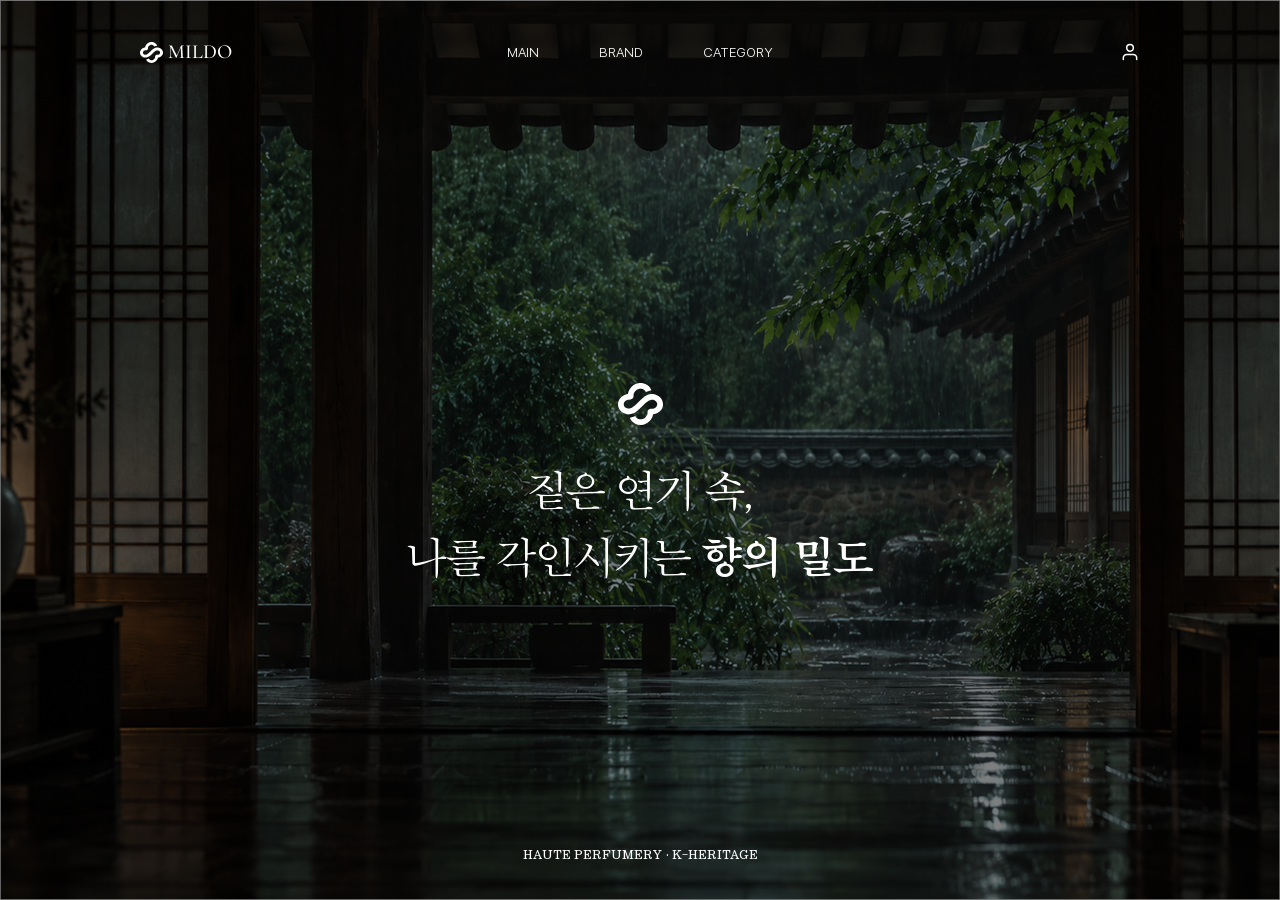
==== 메인페이지/index.html @ 9dab5ada "." ====
<!doctype html>
<html lang="ko">
  <head>
    <meta charset="UTF-8" />
    <meta name="viewport" content="width=device-width, initial-scale=1" />
    <meta name="theme-color" content="#080a09" />
    <title>MILDO | 밀도</title>
    <link rel="icon" href="./assets/logo-mark.svg" type="image/svg+xml" />
    <link rel="preload" href="./assets/hero-background.png" as="image" />
    <link rel="stylesheet" href="./style.css" />
  </head>
  <body>
    <main id="main">
      <section class="hero" aria-labelledby="hero-title">
        <header class="site-header">
          <div class="site-header__inner">
            <a class="site-logo" href="#main" aria-label="MILDO 메인으로 이동">
              <img src="./assets/logo-mark.svg" width="23" height="21" alt="" />
              <span>MILDO</span>
            </a>

            <nav class="site-nav" aria-label="주 메뉴">
              <a href="#main" aria-current="page">MAIN</a>
              <span>BRAND</span>
              <span>CATEGORY</span>
            </nav>

            <span class="site-account" aria-hidden="true">
              <img src="./assets/account-icon.svg" width="20" height="20" alt="" />
            </span>
          </div>
        </header>

        <div class="hero__content">
          <img class="hero__mark" src="./assets/hero-mark.svg" width="45" height="42" alt="" />
          <h1 id="hero-title">
            <span>짙은 연기 속,</span>
            <span>나를 각인시키는 <strong>향의 밀도</strong></span>
          </h1>
        </div>

        <p class="hero__caption">HAUTE PERFUMERY · K-HERITAGE</p>
      </section>
    </main>
  </body>
</html>
---- 메인페이지/style.css ----
@font-face {
  font-family: "Bookk Myungjo";
  src: url("./fonts/bookk-myungjo-light.woff2") format("woff2");
  font-style: normal;
  font-weight: 300;
  font-display: swap;
}

@font-face {
  font-family: "Bookk Myungjo";
  src: url("./fonts/bookk-myungjo-bold.woff2") format("woff2");
  font-style: normal;
  font-weight: 700;
  font-display: swap;
}

@font-face {
  font-family: "Pretendard";
  src: url("./fonts/pretendard-light.woff2") format("woff2");
  font-style: normal;
  font-weight: 300;
  font-display: swap;
}

@font-face {
  font-family: "Cormorant Infant";
  src: url("./fonts/cormorant-infant-medium.woff2") format("woff2");
  font-style: normal;
  font-weight: 500;
  font-display: swap;
}

* { box-sizing: border-box; }

html { scroll-behavior: smooth; }
body { margin: 0; background: #080a09; }

.hero {
  position: relative;
  width: 100%;
  height: min(1080px, max(720px, 100svh));
  overflow: hidden;
  isolation: isolate;
  color: #fff;
  background: #0b0e0c;
}

.hero::before {
  position: absolute;
  z-index: 0;
  inset: 0;
  content: "";
  background-image: linear-gradient(rgba(0, 0, 0, 0.5), rgba(0, 0, 0, 0.5)), url("./assets/hero-background.png");
  background-position: center;
  background-repeat: no-repeat;
  background-size: 100% 100%;
}

.site-header {
  position: relative;
  z-index: 1;
  height: 104px;
  padding-top: 34px;
}

.site-header__inner {
  display: grid;
  grid-template-columns: 1fr auto 1fr;
  align-items: center;
  width: calc(100% - 280px);
  max-width: 1640px;
  height: 36px;
  margin: 0 auto;
}

.site-logo {
  display: inline-flex;
  align-items: center;
  justify-self: start;
  gap: 5px;
  height: 24px;
  color: #fff;
  font: 500 20px / 1 "Cormorant Infant", Georgia, serif;
  text-decoration: none;
}

.site-logo img,
.site-account img,
.hero__mark { display: block; flex: none; }

.site-nav {
  display: flex;
  align-items: center;
  justify-self: center;
  gap: 60px;
  color: #fff;
  font: 300 13.5px / 16px "Pretendard", Arial, sans-serif;
  white-space: nowrap;
}

.site-nav a { color: inherit; text-decoration: none; }
.site-nav a:hover { text-decoration: underline; text-underline-offset: 4px; }
.site-nav a:focus-visible,
.site-logo:focus-visible { outline: 2px solid #fff; outline-offset: 6px; }

.site-account { justify-self: end; width: 20px; height: 20px; }

.hero__content {
  position: absolute;
  z-index: 1;
  top: 42.5%;
  left: 50%;
  width: 470px;
  max-width: calc(100% - 40px);
  transform: translateX(-50%);
  text-align: center;
}

.hero__mark { width: 45px; height: 42px; margin: 0 auto; }

.hero h1 {
  margin: 32px 0 0;
  font: 300 42px / 1.6 "Bookk Myungjo", "Noto Serif KR", serif;
  letter-spacing: 0;
}

.hero h1 span { display: block; white-space: nowrap; }
.hero h1 strong { font-weight: 700; }

.hero__caption {
  position: absolute;
  z-index: 1;
  right: 0;
  bottom: 40px;
  left: 0;
  margin: 0;
  font: 700 12px / 1 "Bookk Myungjo", Georgia, serif;
  text-align: center;
}

@media (max-width: 900px) {
  .site-header__inner { width: calc(100% - 48px); }
  .hero__content { top: 40%; }
}

@media (max-width: 600px) {
  .hero { min-height: 680px; }
  .hero::before { background-size: cover; }
  .site-header { height: 80px; padding-top: 22px; }
  .site-header__inner {
    display: flex;
    justify-content: space-between;
    width: calc(100% - 32px);
  }
  .site-logo { font-size: 18px; }
  .site-nav { gap: 14px; font-size: 11px; }
  .hero h1 { font-size: clamp(25px, 6vw, 36px); }
  .hero__caption { bottom: 28px; font-size: 10px; }
}
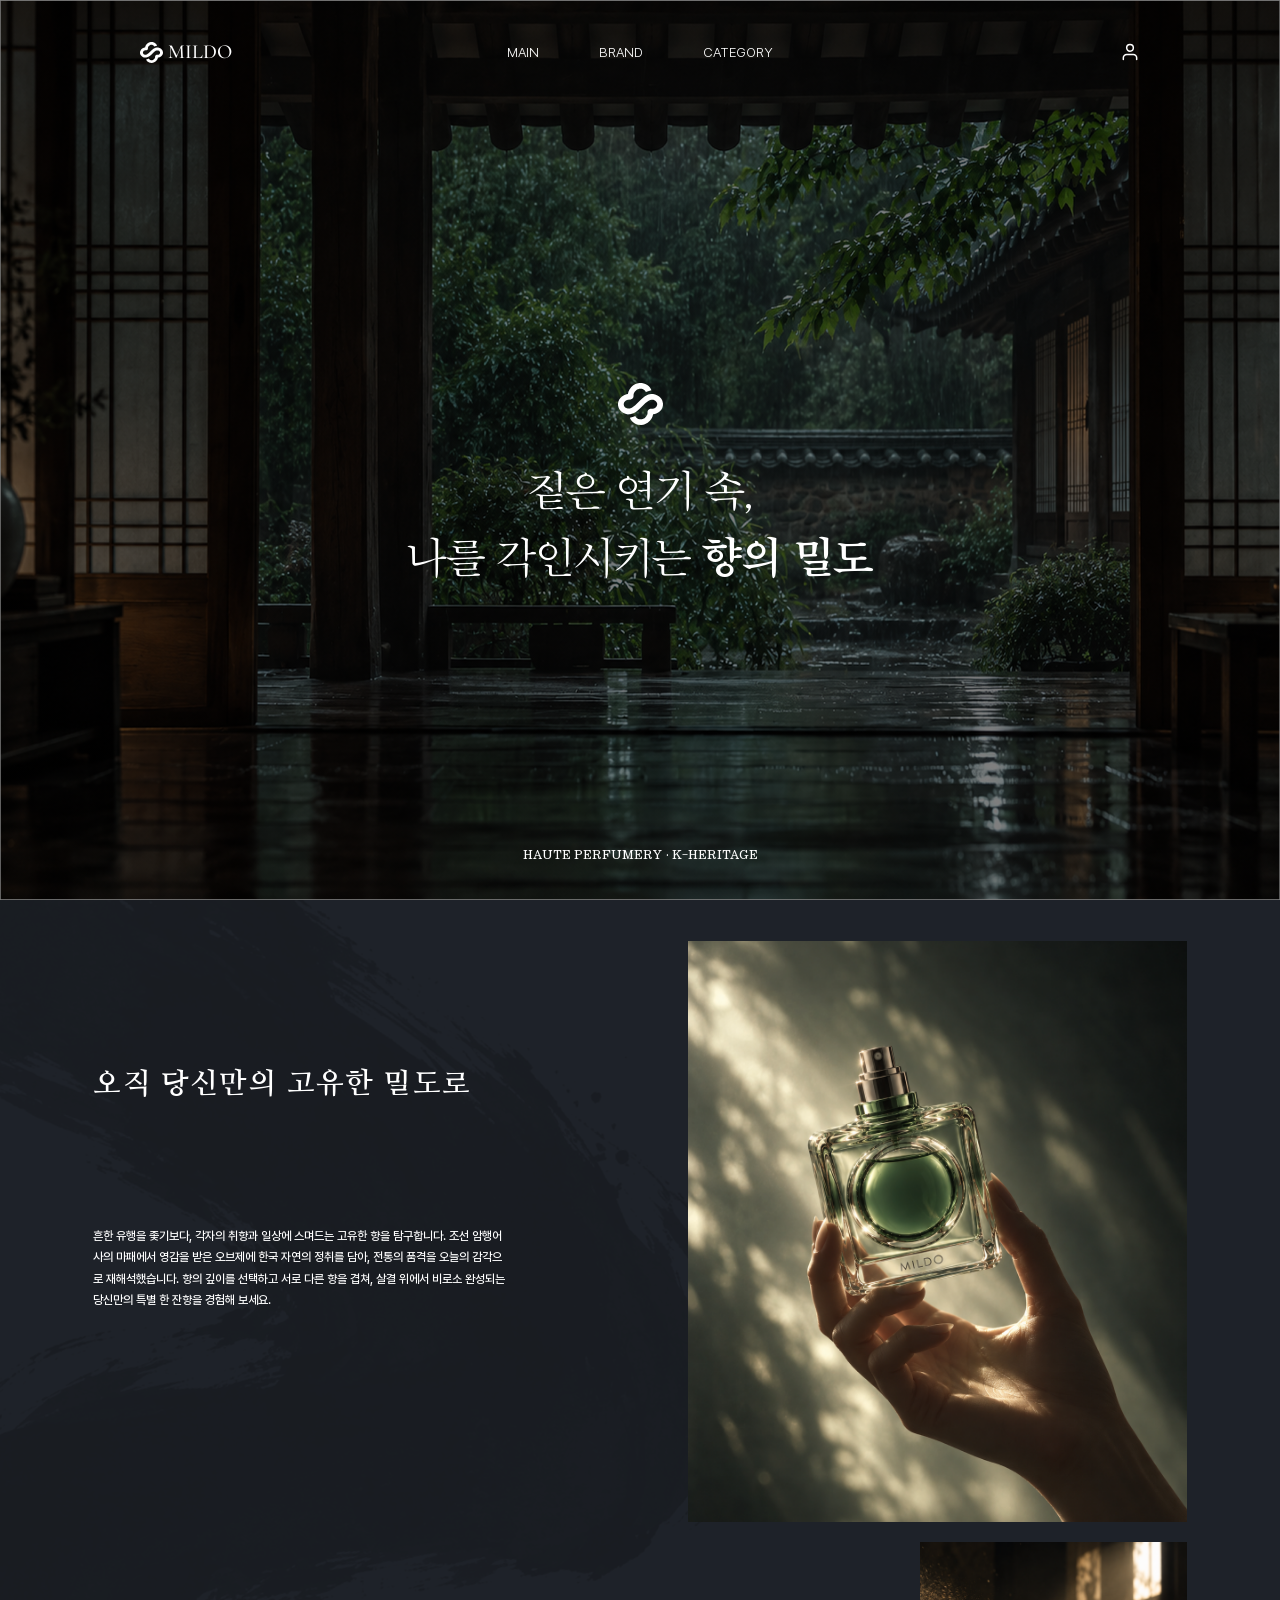
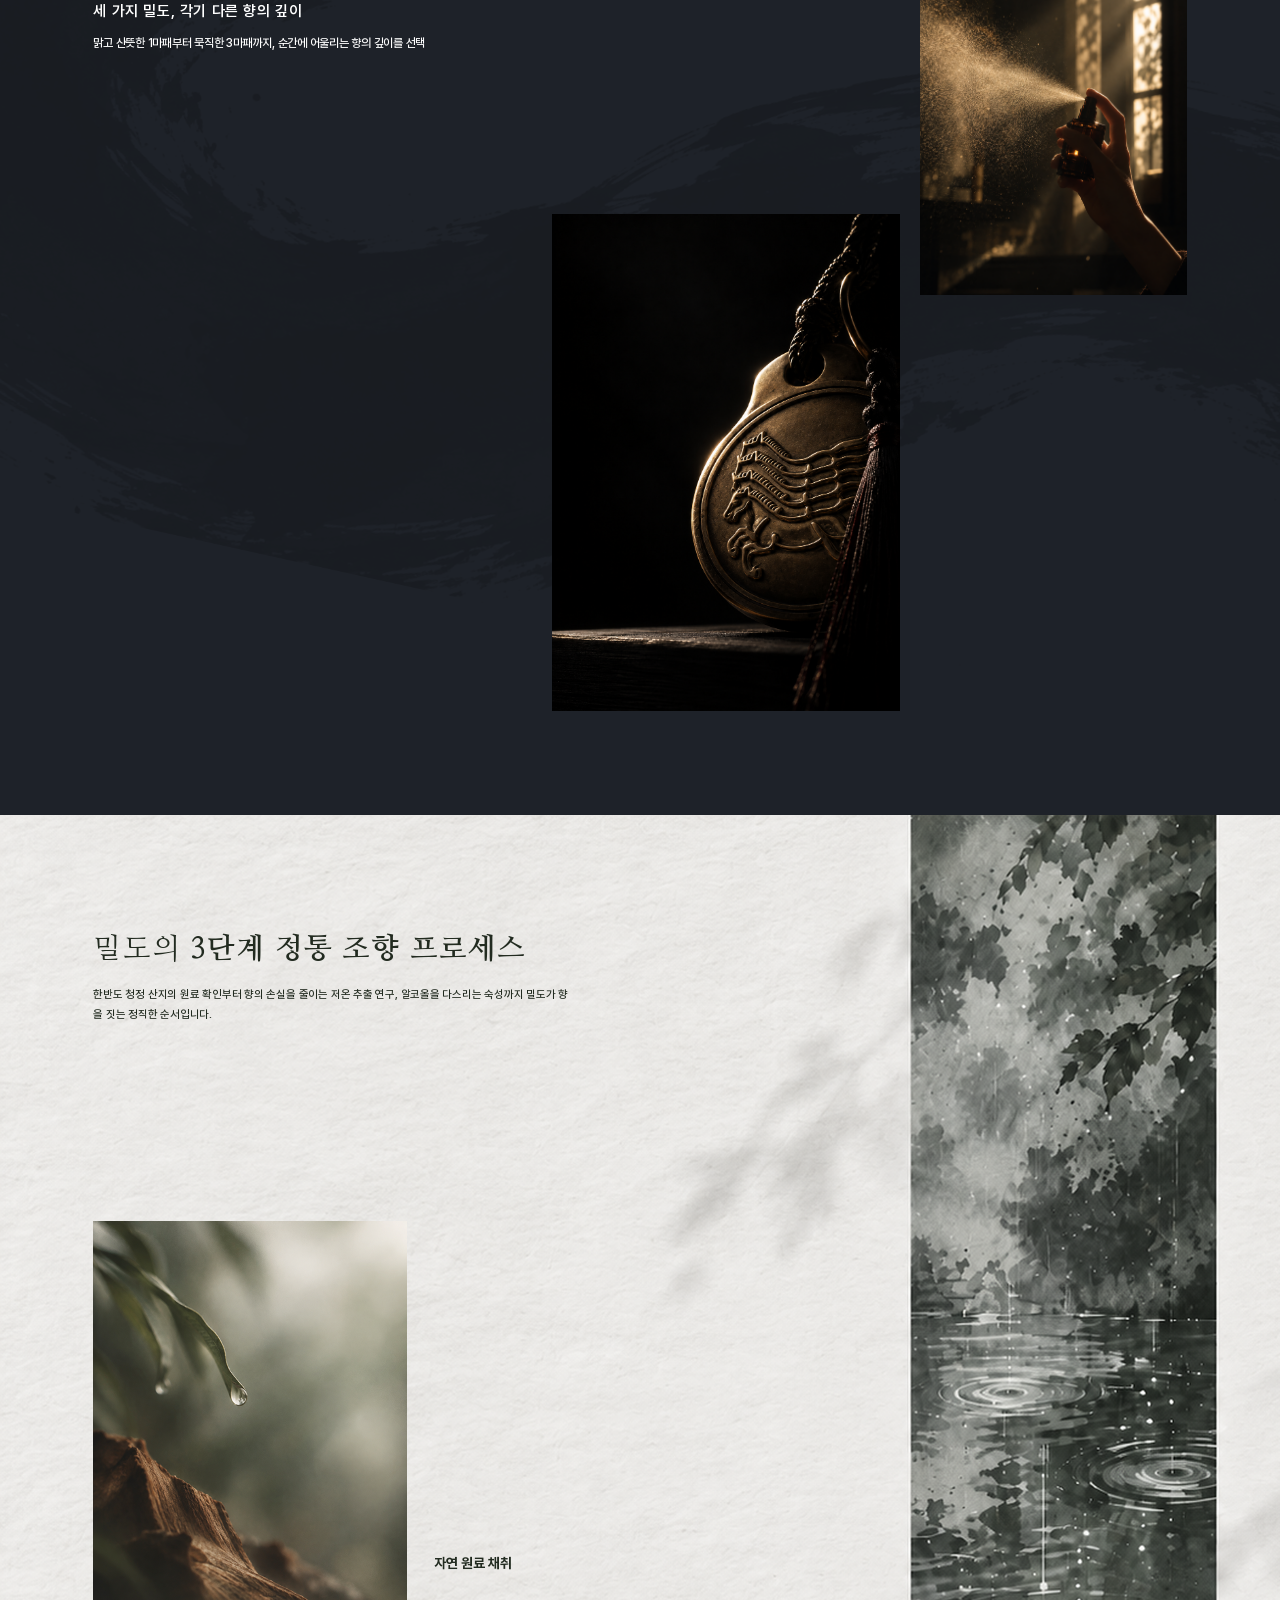
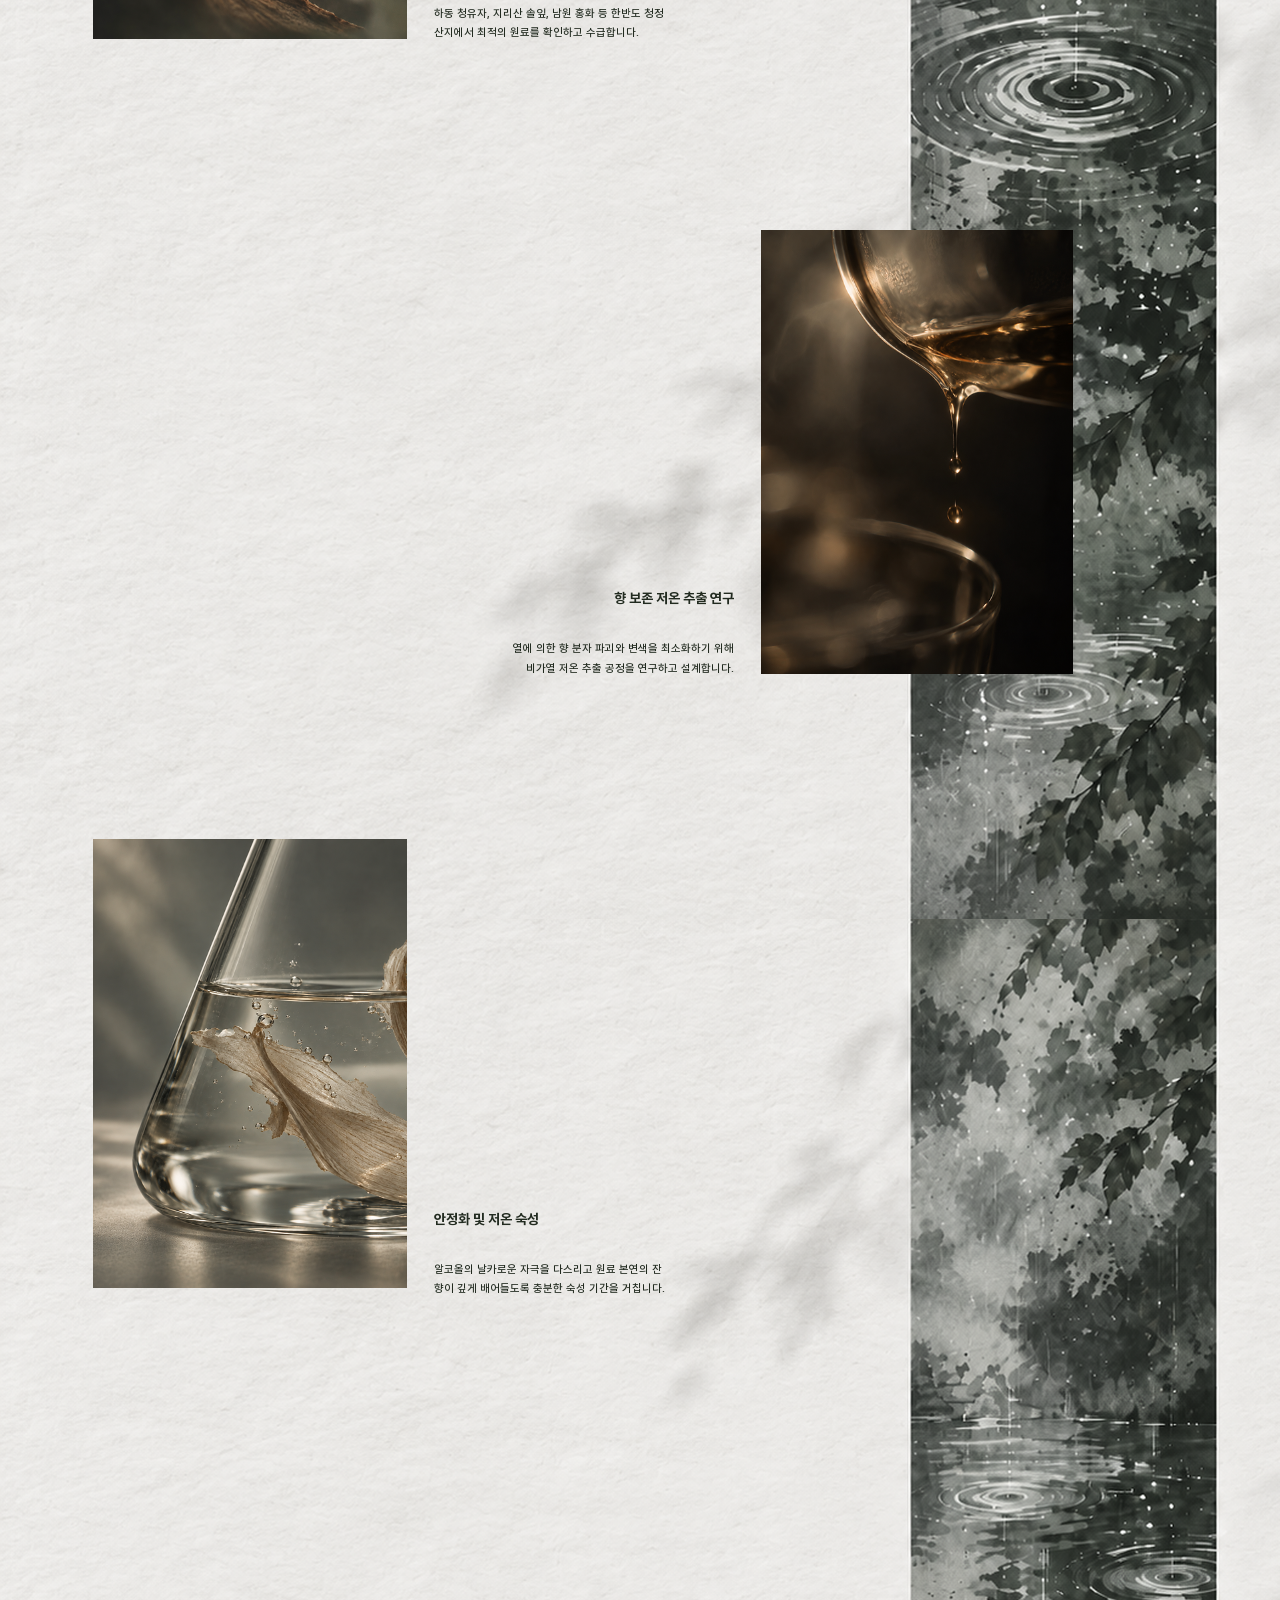
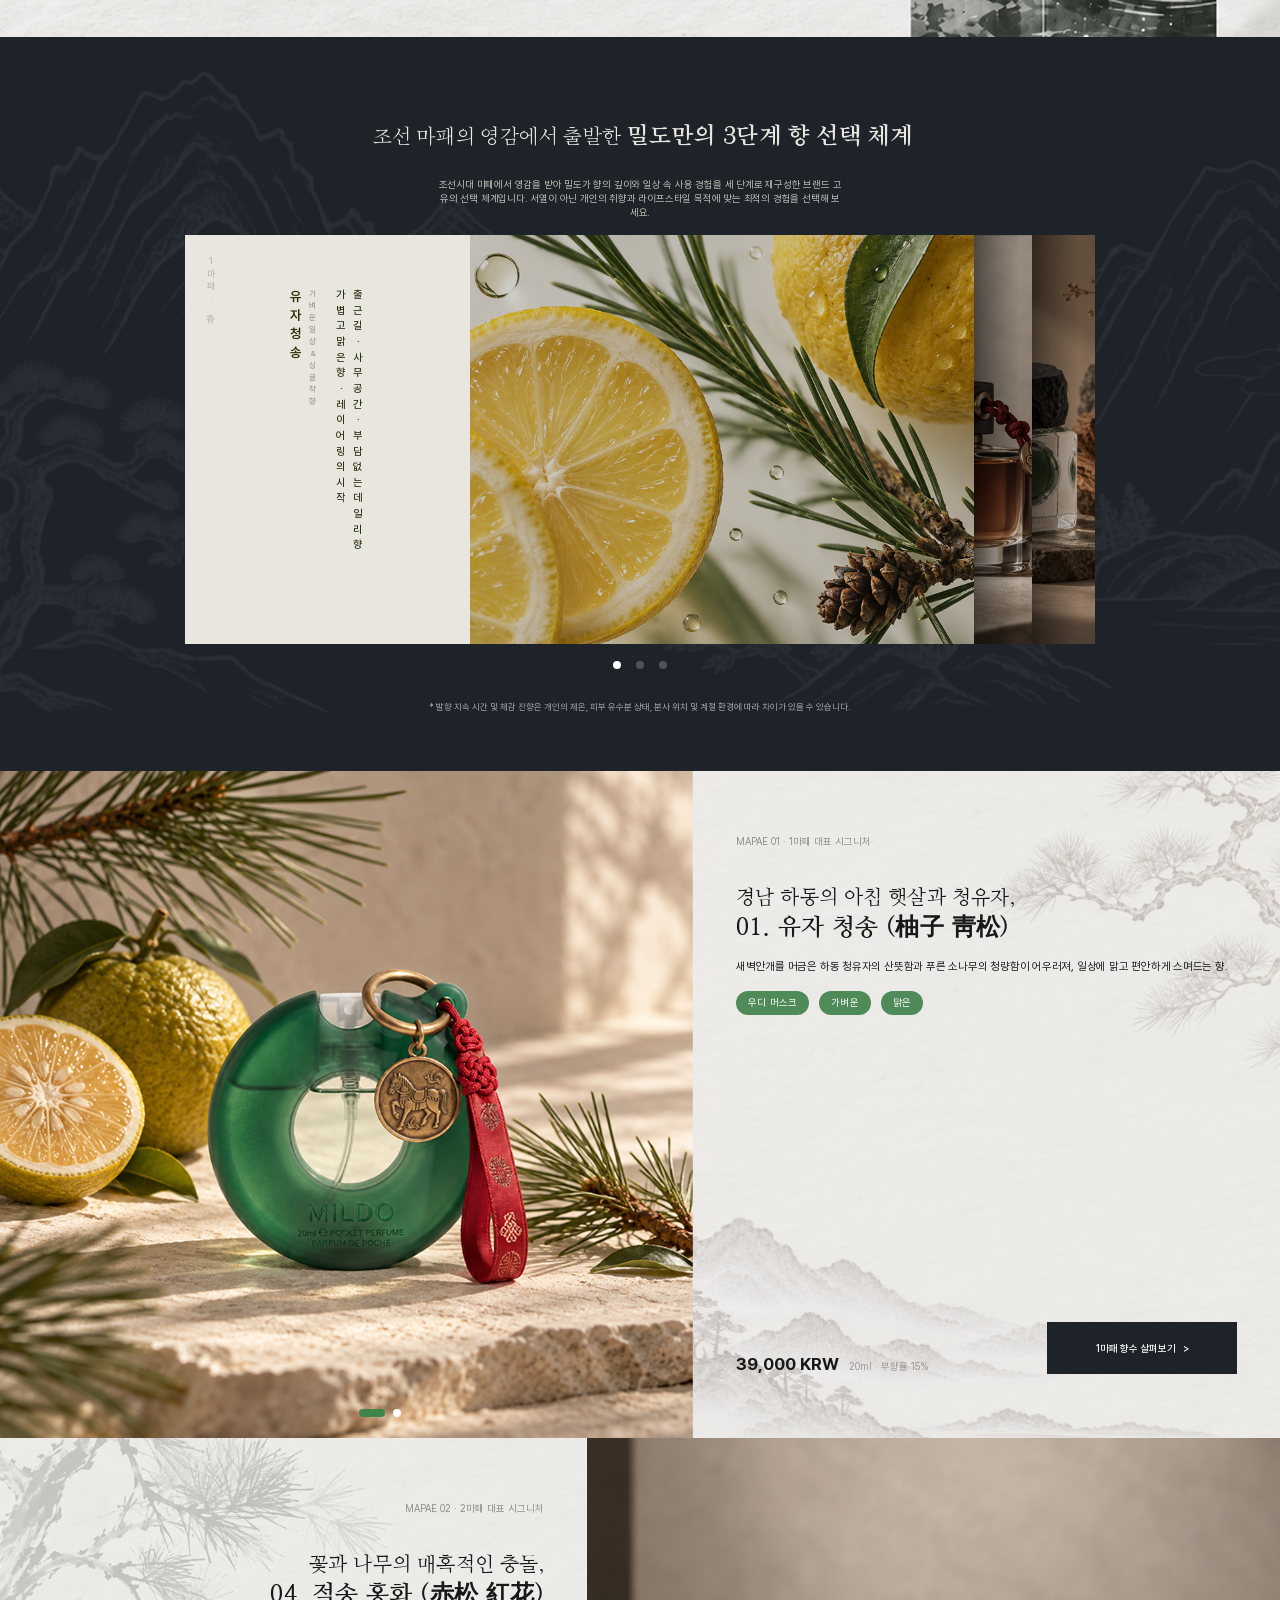
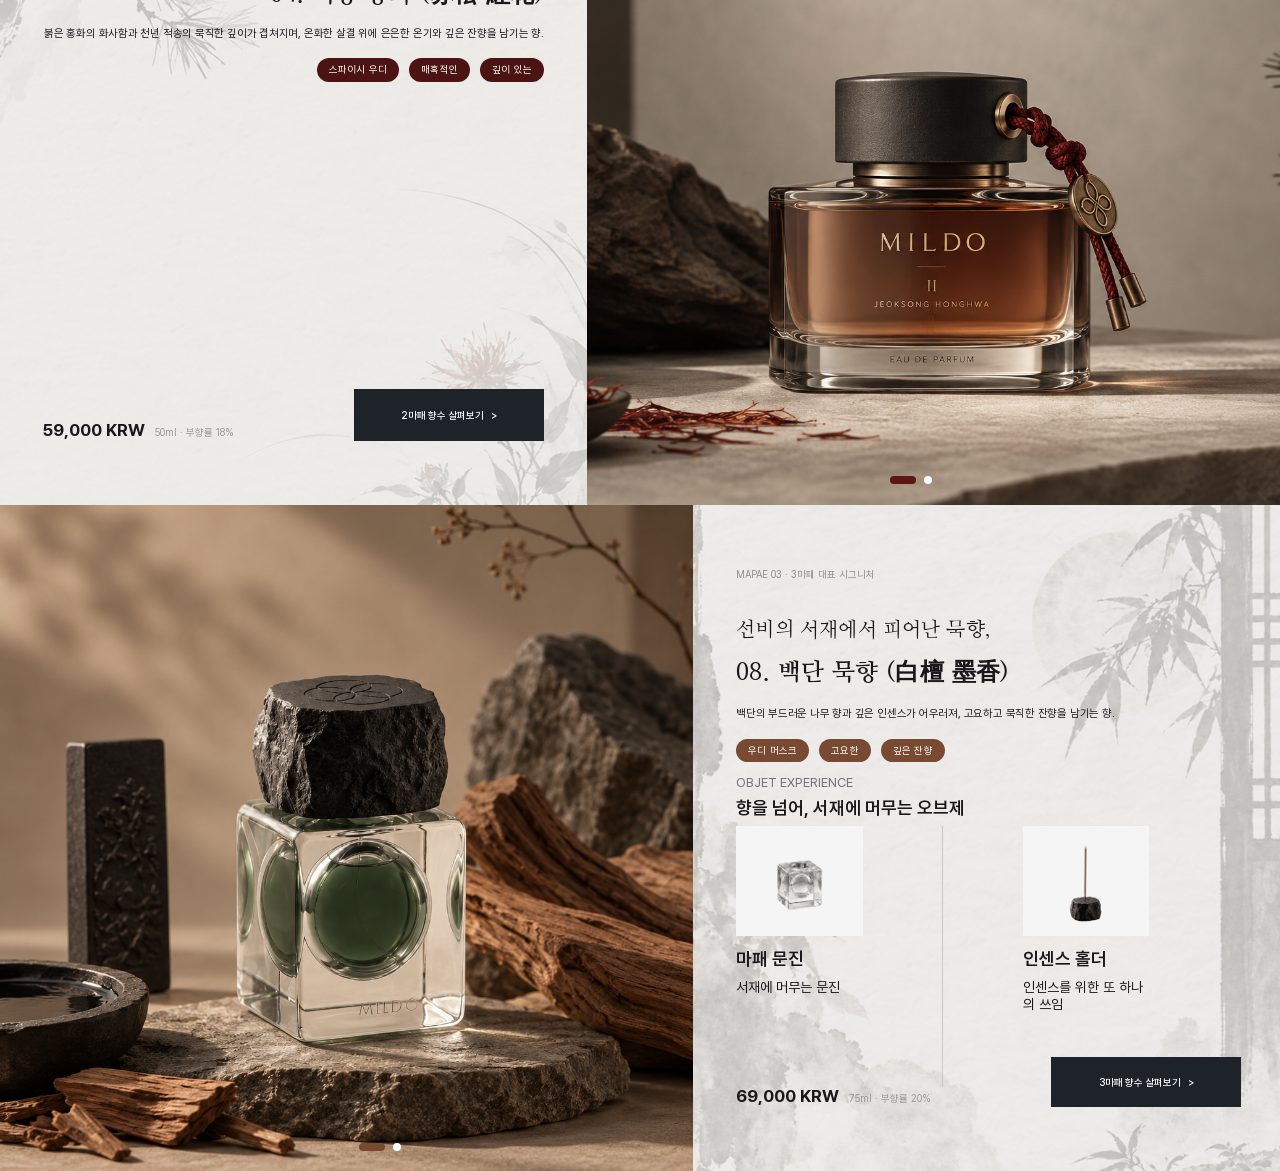
==== commit 44300459: "m" ====
--- a/메인페이지/index.html
+++ b/메인페이지/index.html
@@ -41,6 +41,217 @@
 
         <p class="hero__caption">HAUTE PERFUMERY · K-HERITAGE</p>
       </section>
+
+      <section class="story" aria-labelledby="story-title">
+        <div class="story__canvas">
+          <img class="story__brush" src="./assets/section2-brush.png" alt="" aria-hidden="true" />
+
+          <div class="story__intro">
+            <h2 id="story-title">오직 당신만의 고유한 밀도로</h2>
+            <p>
+              흔한 유행을 좇기보다, 각자의 취향과 일상에 스며드는<br class="story__desktop-break" />
+              고유한 향을 탐구합니다. 조선 암행어사의 마패에서 영감을 받은 오브제에 한국<br class="story__desktop-break" />
+              자연의 정취를 담아, 전통의 품격을 오늘의 감각으로 재해석했습니다.<br class="story__desktop-break" />
+              향의 깊이를 선택하고 서로 다른 향을 겹쳐, 살결 위에서 비로소 완성되는 당신만의 특별<br class="story__desktop-break" />
+              한 잔향을 경험해 보세요.
+            </p>
+          </div>
+
+          <img
+            class="story__photo story__photo--top"
+            src="./assets/section2-photo-top.png"
+            width="1122"
+            height="1402"
+            alt="햇빛 속에서 손에 든 밀도 향수"
+          />
+
+          <div class="story__detail">
+            <h3>세 가지 밀도, 각기 다른 향의 깊이</h3>
+            <p>맑고 산뜻한 1마패부터 묵직한 3마패까지, 순간에 어울리는 향의 깊이를 선택</p>
+          </div>
+
+          <img
+            class="story__photo story__photo--middle"
+            src="./assets/section2-photo-middle.png"
+            width="1086"
+            height="1448"
+            alt="따뜻한 빛이 드는 공간에 향수를 분사하는 손"
+            loading="lazy"
+          />
+          <img
+            class="story__photo story__photo--bottom"
+            src="./assets/section2-photo-bottom.png"
+            width="1024"
+            height="1536"
+            alt="어두운 배경 속 마패 형태의 향수 장식"
+            loading="lazy"
+          />
+        </div>
+      </section>
+
+      <section class="process" aria-labelledby="process-title">
+        <div class="process__canvas">
+          <img class="process__background process__background--top" src="./assets/process-background.png" alt="" aria-hidden="true" />
+          <img class="process__background process__background--bottom" src="./assets/process-background.png" alt="" aria-hidden="true" loading="lazy" />
+
+          <div class="process__intro">
+            <h2 id="process-title">밀도의 <strong>3단계 정통 조향 프로세스</strong></h2>
+            <p>한반도 청정 산지의 원료 확인부터 향의 손실을 줄이는 저온 추출 연구, 알코올을 다스리는 숙성까지 밀도가 향을 짓는 정직한 순서입니다.</p>
+          </div>
+
+          <img class="process__photo process__photo--natural" src="./assets/process-natural-ingredients.png" width="471" height="627" alt="나뭇잎에서 떨어지는 물방울" loading="lazy" />
+          <div class="process__text process__text--natural">
+            <h3>자연 원료 채취</h3>
+            <p>하동 청유자, 지리산 솔잎, 남원 홍화 등 한반도 청정 산지에서 최적의 원료를 확인하고 수급합니다.</p>
+          </div>
+
+          <img class="process__photo process__photo--extraction" src="./assets/process-cold-extraction.png" width="469" height="666" alt="추출액이 천천히 떨어지는 모습" loading="lazy" />
+          <div class="process__text process__text--extraction">
+            <h3>향 보존 저온 추출 연구</h3>
+            <p>열에 의한 향 분자 파괴와 변색을 최소화하기 위해 비가열 저온 추출 공정을 연구하고 설계합니다.</p>
+          </div>
+
+          <img class="process__photo process__photo--aging" src="./assets/process-aging.png" width="471" height="674" alt="유리 용기 속에서 숙성 중인 향료" loading="lazy" />
+          <div class="process__text process__text--aging">
+            <h3>안정화 및 저온 숙성</h3>
+            <p>알코올의 날카로운 자극을 다스리고 원료 본연의 잔향이 깊게 배어들도록 충분한 숙성 기간을 거칩니다.</p>
+          </div>
+        </div>
+      </section>
+
+      <section class="scent-system" aria-labelledby="scent-system-title">
+        <div class="scent-system__canvas">
+          <img class="scent-system__artwork" src="./assets/section4-artwork.png" alt="" aria-hidden="true" loading="lazy" />
+
+          <div class="scent-system__intro">
+            <h2 id="scent-system-title">조선 마패의 영감에서 출발한 <strong>밀도만의 3단계 향 선택 체계</strong></h2>
+            <p>조선시대 마패에서 영감을 받아 밀도가 향의 깊이와 일상 속 사용 경험을 세 단계로 재구성한 <br class="scent-system__desktop-break" />브랜드 고유의 선택 체계입니다. 서열이 아닌 개인의 취향과 라이프스타일 목적에 맞는 최적의 경험을 선택해 보세요.</p>
+          </div>
+
+          <div class="scent-system__gallery">
+            <div class="scent-system__cards">
+              <article class="scent-system__card" aria-labelledby="scent-yuja-title">
+                <div class="scent-system__card-copy">
+                  <p class="scent-system__card-index">1 마 패 · 香</p>
+                  <div class="scent-system__card-columns">
+                    <h3 id="scent-yuja-title">유 자 청 송</h3>
+                    <p class="scent-system__card-tagline">가 벼 운 일 상 &amp; 싱 글 착 향</p>
+                    <p class="scent-system__card-description">가 볍 고 맑 은 향 · 레 이 어 링 의 시 작</p>
+                    <p class="scent-system__card-use">출 근 길 · 사 무 공 간 · 부 담 없 는 데 일 리 향</p>
+                  </div>
+                </div>
+                <img class="scent-system__card-image" src="./메인 이미지/Frame 187.png" width="756" height="613" alt="유자와 솔잎" loading="lazy" />
+              </article>
+              <img class="scent-system__preview" src="./assets/section4-preview-two.png" width="87" height="613" alt="" aria-hidden="true" loading="lazy" />
+              <img class="scent-system__preview" src="./assets/section4-preview-three.png" width="94" height="613" alt="" aria-hidden="true" loading="lazy" />
+            </div>
+            <div class="scent-system__indicators" aria-hidden="true"><span></span><span></span><span></span></div>
+            <p class="scent-system__note">* 발향 지속 시간 및 체감 잔향은 개인의 체온, 피부 유수분 상태, 분사 위치 및 계절 환경에 따라 차이가 있을 수 있습니다.</p>
+          </div>
+        </div>
+      </section>
+
+      <section class="mapea-feature" aria-labelledby="mapea-feature-title">
+        <div class="mapea-feature__canvas">
+          <div class="mapea-feature__visual">
+            <img src="./메인 이미지/1마패.png" width="1040" height="1000" alt="청유자와 솔잎 곁에 놓인 초록색 밀도 1마패 향수" loading="lazy" />
+            <div class="mapea-feature__indicators" aria-hidden="true"><span></span><span></span></div>
+          </div>
+
+          <div class="mapea-feature__details">
+            <img class="mapea-feature__artwork" src="./메인 이미지/eddf7ca7-abdf-4abb-8795-4db48d79f648 1.png" width="944" height="1000" alt="" aria-hidden="true" loading="lazy" />
+            <div class="mapea-feature__copy">
+              <p class="mapea-feature__eyebrow">MAPAE 01 · 1마패 대표 시그니처</p>
+              <h2 id="mapea-feature-title">경남 하동의 아침 햇살과 청유자,<br /><strong>01. 유자 청송 (柚子 靑松)</strong></h2>
+              <p class="mapea-feature__description">새벽안개를 머금은 하동 청유자의 산뜻함과 푸른 소나무의 청량함이 어우러져, 일상에 맑고 편안하게 스며드는 향.</p>
+              <ul class="mapea-feature__tags" aria-label="향의 특징">
+                <li>우디 머스크</li>
+                <li>가벼운</li>
+                <li>맑은</li>
+              </ul>
+            </div>
+
+            <div class="mapea-feature__footer">
+              <p class="mapea-feature__price"><strong>39,000 KRW</strong><span>20ml · 부향률 15%</span></p>
+              <a class="mapea-feature__button" href="#scent-yuja-title">1마패 향수 살펴보기 <span aria-hidden="true">&gt;</span></a>
+            </div>
+          </div>
+        </div>
+      </section>
+
+      <section class="mapea-feature mapea-feature--second" aria-labelledby="mapea-second-title">
+        <div class="mapea-feature__canvas">
+          <div class="mapea-feature__details">
+            <img class="mapea-feature__artwork" src="./메인 이미지/c3676327-abc7-4a64-8388-a005cb346097 1.png" width="879" height="1000" alt="" aria-hidden="true" loading="lazy" />
+            <div class="mapea-feature__copy">
+              <p class="mapea-feature__eyebrow">MAPAE 02 · 2마패 대표 시그니처</p>
+              <h2 id="mapea-second-title">꽃과 나무의 매혹적인 충돌, <br /><strong>04. 적송 홍화 (赤松 紅花)</strong></h2>
+              <p class="mapea-feature__description">붉은 홍화의 화사함과 천년 적송의 묵직한 깊이가 겹쳐지며, 온화한 살결 위에 은은한 온기와 깊은 잔향을 남기는 향.</p>
+              <ul class="mapea-feature__tags" aria-label="향의 특징">
+                <li>스파이시 우디</li>
+                <li>매혹적인</li>
+                <li>깊이 있는</li>
+              </ul>
+            </div>
+
+            <div class="mapea-feature__footer">
+              <p class="mapea-feature__price"><strong>59,000 KRW</strong><span>50ml · 부향률 18%</span></p>
+              <a class="mapea-feature__button" href="#scent-system-title">2마패 향수 살펴보기 <span aria-hidden="true">&gt;</span></a>
+            </div>
+          </div>
+
+          <div class="mapea-feature__visual">
+            <img src="./메인 이미지/0930-5.png" width="1536" height="1024" alt="바위와 솔가지 사이에 놓인 갈색 밀도 2마패 향수" loading="lazy" />
+            <div class="mapea-feature__indicators" aria-hidden="true"><span></span><span></span></div>
+          </div>
+        </div>
+      </section>
+
+      <section class="mapea-feature mapea-feature--third" aria-labelledby="mapea-third-title">
+        <div class="mapea-feature__canvas">
+          <div class="mapea-feature__visual">
+            <img src="./메인 이미지/0928-1.png" alt="나무와 돌 사이에 놓인 밀도 3마패 백단 묵향 향수" loading="lazy" />
+            <div class="mapea-feature__indicators" aria-hidden="true"><span></span><span></span></div>
+          </div>
+
+          <div class="mapea-feature__details">
+            <img class="mapea-feature__artwork" src="./메인 이미지/17f6dfee-230e-4468-8a6f-21b7388d675e 1.png" alt="" aria-hidden="true" loading="lazy" />
+            <div class="mapea-feature__copy">
+              <p class="mapea-feature__eyebrow">MAPAE 03 · 3마패 대표 시그니처</p>
+              <h2 id="mapea-third-title">선비의 서재에서 피어난 묵향,<br /><strong>08. 백단 묵향 (白檀 墨香)</strong></h2>
+              <p class="mapea-feature__description">백단의 부드러운 나무 향과 깊은 인센스가 어우러져, 고요하고 묵직한 잔향을 남기는 향.</p>
+              <ul class="mapea-feature__tags" aria-label="향의 특징">
+                <li>우디 머스크</li>
+                <li>고요한</li>
+                <li>깊은 잔향</li>
+              </ul>
+            </div>
+
+            <div class="mapea-feature__object">
+              <p class="mapea-feature__object-label">OBJET EXPERIENCE</p>
+              <h3>향을 넘어, 서재에 머무는 오브제</h3>
+              <div class="mapea-feature__object-items">
+                <div class="mapea-feature__object-item">
+                  <img src="./메인 이미지/0929-4-1.png" alt="마패 문진" loading="lazy" />
+                  <h4>마패 문진</h4>
+                  <p>서재에 머무는 문진</p>
+                </div>
+                <span class="mapea-feature__object-divider" aria-hidden="true"></span>
+                <div class="mapea-feature__object-item">
+                  <img src="./메인 이미지/0929-3-1.png" alt="인센스 홀더" loading="lazy" />
+                  <h4>인센스 홀더</h4>
+                  <p>인센스를 위한 또 하나의 쓰임</p>
+                </div>
+              </div>
+            </div>
+
+            <div class="mapea-feature__footer">
+              <p class="mapea-feature__price"><strong>69,000 KRW</strong><span>75ml · 부향률 20%</span></p>
+              <a class="mapea-feature__button" href="#scent-system-title">3마패 향수 살펴보기 <span aria-hidden="true">&gt;</span></a>
+            </div>
+          </div>
+        </div>
+      </section>
     </main>
   </body>
 </html>
--- a/메인페이지/style.css
+++ b/메인페이지/style.css
@@ -27,6 +27,54 @@
   src: url("./fonts/cormorant-infant-medium.woff2") format("woff2");
   font-style: normal;
   font-weight: 500;
+  font-display: swap;
+}
+
+@font-face {
+  font-family: "Nanum Myeongjo";
+  src: url("./fonts/nanum-myeongjo-regular.ttf") format("truetype");
+  font-style: normal;
+  font-weight: 400;
+  font-display: swap;
+}
+
+@font-face {
+  font-family: "Nanum Myeongjo";
+  src: url("./fonts/nanum-myeongjo-bold.ttf") format("truetype");
+  font-style: normal;
+  font-weight: 700;
+  font-display: swap;
+}
+
+@font-face {
+  font-family: "Pretendard";
+  src: url("./fonts/pretendard-regular.woff2") format("woff2");
+  font-style: normal;
+  font-weight: 400;
+  font-display: swap;
+}
+
+@font-face {
+  font-family: "Pretendard";
+  src: url("./fonts/pretendard-medium.woff2") format("woff2");
+  font-style: normal;
+  font-weight: 500;
+  font-display: swap;
+}
+
+@font-face {
+  font-family: "Pretendard";
+  src: url("./fonts/pretendard-semibold.woff2") format("woff2");
+  font-style: normal;
+  font-weight: 600;
+  font-display: swap;
+}
+
+@font-face {
+  font-family: "Pretendard";
+  src: url("./fonts/pretendard-bold.woff2") format("woff2");
+  font-style: normal;
+  font-weight: 700;
   font-display: swap;
 }
 
@@ -138,9 +186,721 @@
   text-align: center;
 }
 
+.story {
+  background: #1e2229;
+  color: #fff;
+  overflow: hidden;
+}
+
+.story__canvas {
+  position: relative;
+  width: min(100%, 1920px);
+  aspect-ratio: 1920 / 2272;
+  margin: 0 auto;
+  isolation: isolate;
+  background: #1e2229;
+}
+
+.story__brush {
+  position: absolute;
+  z-index: -1;
+  top: 0;
+  left: 0;
+  width: 100%;
+  height: auto;
+  mix-blend-mode: multiply;
+  opacity: .45;
+  pointer-events: none;
+}
+
+.story__intro,
+.story__detail { position: absolute; left: 7.2917%; }
+
+.story__intro {
+  top: 10.8715%;
+  width: 32.1875%;
+}
+
+.story__intro h2 {
+  margin: 0;
+  font: 700 clamp(24px, 2.2917vw, 44px) / 1.36364 "Nanum Myeongjo", "Bookk Myungjo", serif;
+  letter-spacing: .04em;
+  white-space: nowrap;
+}
+
+.story__intro p {
+  margin: 121px 0 0;
+  font: 500 clamp(12px, .9375vw, 18px) / 1.8 "Pretendard", Arial, sans-serif;
+}
+
+.story__photo {
+  position: absolute;
+  display: block;
+  object-fit: cover;
+}
+
+.story__photo--top {
+  top: 2.6849%;
+  left: 53.75%;
+  width: 38.9583%;
+  height: 38.3803%;
+}
+
+.story__photo--middle {
+  top: 42.3856%;
+  left: 71.875%;
+  width: 20.8333%;
+  height: 23.3275%;
+}
+
+.story__photo--bottom {
+  top: 60.3433%;
+  left: 43.125%;
+  width: 27.1875%;
+  height: 32.8345%;
+}
+
+.story__detail {
+  top: 46.3468%;
+  width: 26.875%;
+}
+
+.story__detail h3 {
+  margin: 0 0 10px;
+  font: 600 clamp(15px, 1.1458vw, 22px) / 1.2 "Pretendard", Arial, sans-serif;
+  letter-spacing: .04em;
+  white-space: nowrap;
+}
+
+.story__detail p {
+  margin: 0;
+  font: 500 clamp(12px, .9375vw, 18px) / 26px "Pretendard", Arial, sans-serif;
+  letter-spacing: -.02em;
+  white-space: nowrap;
+}
+
+.process {
+  overflow: hidden;
+  background: #f3f1ee;
+  color: #222b20;
+}
+
+.process__canvas {
+  position: relative;
+  isolation: isolate;
+  width: min(100%, 1920px);
+  aspect-ratio: 1920 / 3634;
+  margin: 0 auto;
+}
+
+.process__background {
+  position: absolute;
+  z-index: -1;
+  left: 0;
+  width: 100%;
+  height: auto;
+  pointer-events: none;
+}
+
+.process__background--top { top: 0; }
+.process__background--bottom { top: 70.3632%; }
+
+.process__intro,
+.process__photo,
+.process__text { position: absolute; }
+
+.process__intro {
+  top: 4.4304%;
+  left: 7.2917%;
+  width: 37.1875%;
+}
+
+.process__intro h2 {
+  margin: 0;
+  font: 400 clamp(24px, 2.2917vw, 44px) / 55px "Nanum Myeongjo", "Bookk Myungjo", serif;
+  letter-spacing: .04em;
+  white-space: nowrap;
+}
+
+.process__intro h2 strong { font-weight: 700; }
+
+.process__intro p {
+  width: 100%;
+  margin: 8px 0 0;
+  font: 500 clamp(11px, .7292vw, 14px) / 1.8 "Pretendard", Arial, sans-serif;
+  letter-spacing: -.02em;
+  white-space: nowrap;
+}
+
+.process__photo { display: block; height: auto; }
+.process__photo--natural { top: 16.7584%; left: 7.2917%; width: 24.5313%; }
+.process__photo--extraction { top: 41.9097%; left: 59.4271%; width: 24.4271%; }
+.process__photo--aging { top: 67.0336%; left: 7.2917%; width: 24.5313%; }
+
+.process__text { width: 18.2292%; }
+.process__text--natural { top: 30.4623%; left: 33.9063%; }
+.process__text--extraction { top: 56.6868%; left: 39.1146%; text-align: right; }
+.process__text--aging { top: 82.3060%; left: 33.9063%; }
+
+.process__text h3 {
+  margin: 0 0 30px;
+  font: 700 clamp(14px, .9375vw, 18px) / 21px "Pretendard", Arial, sans-serif;
+}
+
+.process__text p {
+  margin: 0;
+  font: 500 clamp(11px, .7292vw, 14px) / 1.8 "Pretendard", Arial, sans-serif;
+}
+
+.scent-system {
+  overflow: hidden;
+  background: #1e2229;
+  color: #e9e6e0;
+}
+
+.scent-system__canvas {
+  position: relative;
+  isolation: isolate;
+  width: min(100%, 1920px);
+  aspect-ratio: 1920 / 1101;
+  margin: 0 auto;
+}
+
+.scent-system__artwork {
+  position: absolute;
+  z-index: -1;
+  top: 2.9973%;
+  left: 0;
+  width: 100%;
+  height: auto;
+  pointer-events: none;
+}
+
+.scent-system__intro {
+  position: absolute;
+  top: 11.1717%;
+  left: 29.1146%;
+  width: 41.7708%;
+  text-align: center;
+}
+
+.scent-system__intro h2 {
+  margin: 0;
+  font: 300 clamp(18px, 1.5625vw, 30px) / 34px "Bookk Myungjo", Georgia, serif;
+  letter-spacing: .02em;
+  white-space: nowrap;
+}
+
+.scent-system__intro h2 strong {
+  font-weight: 700;
+  font-size: clamp(21px, 1.7708vw, 34px);
+}
+
+.scent-system__intro p {
+  width: 75.8105%;
+  margin: 24px auto 0;
+  color: #bfbdb8;
+  font: 400 clamp(10px, .7292vw, 14px) / 1.4 "Pretendard", Arial, sans-serif;
+  letter-spacing: -.02em;
+  white-space: nowrap;
+}
+
+.scent-system__gallery {
+  position: absolute;
+  top: 26.9755%;
+  left: 14.4792%;
+  width: 71.0417%;
+  aspect-ratio: 1364 / 714;
+}
+
+.scent-system__cards {
+  display: grid;
+  grid-template-columns: 1183fr 87fr 94fr;
+  width: 100%;
+  height: 85.8543%;
+  overflow: hidden;
+}
+
+.scent-system__card {
+  display: grid;
+  grid-template-columns: 427fr 756fr;
+  min-width: 0;
+  margin: 0;
+  overflow: hidden;
+  background: #e9e6e0;
+}
+
+.scent-system__card-copy { position: relative; min-width: 0; }
+
+.scent-system__card-index {
+  position: absolute;
+  top: 4.894%;
+  left: 7.0258%;
+  margin: 0;
+  color: #b6b2a7;
+  font: 400 clamp(9px, .7292vw, 14px) / 1.1 "Pretendard", Arial, sans-serif;
+  writing-mode: vertical-rl;
+  text-orientation: upright;
+  white-space: nowrap;
+  word-spacing: -1em;
+}
+
+.scent-system__card-columns {
+  position: absolute;
+  top: 12.8874%;
+  left: 36.2998%;
+  width: 25.2927%;
+  height: 61.664%;
+}
+
+.scent-system__card-columns > * {
+  position: absolute;
+  top: 0;
+  margin: 0;
+  white-space: nowrap;
+  writing-mode: vertical-rl;
+  text-orientation: upright;
+  word-spacing: -1em;
+}
+
+.scent-system__card-columns h3 {
+  left: 0;
+  color: #303007;
+  font: 600 clamp(12px, 1.0417vw, 20px) / 1.1 "Pretendard", Arial, sans-serif;
+  letter-spacing: 0;
+}
+
+.scent-system__card-tagline {
+  left: 24.0741%;
+  color: #a09a85;
+  font: 500 clamp(8px, .625vw, 12px) / 1.2 "Pretendard", Arial, sans-serif;
+}
+
+.scent-system__card-description,
+.scent-system__card-use {
+  color: #293311;
+  font: 500 clamp(10px, .8333vw, 16px) / 1.1 "Pretendard", Arial, sans-serif;
+  letter-spacing: .04em;
+  word-spacing: -1.05em;
+}
+
+.scent-system__card-description { left: 63.8889%; }
+.scent-system__card-use { left: 87.037%; }
+
+.scent-system__card-image,
+.scent-system__preview {
+  display: block;
+  width: 100%;
+  height: 100%;
+  object-fit: cover;
+}
+
+.scent-system__indicators {
+  position: absolute;
+  top: 89.4958%;
+  left: 50%;
+  display: flex;
+  gap: 15px;
+  transform: translateX(-50%);
+}
+
+.scent-system__indicators span {
+  width: 8px;
+  height: 8px;
+  border-radius: 50%;
+  background: #52525b;
+}
+
+.scent-system__indicators span:first-child { background: #fff; }
+
+.scent-system__note {
+  position: absolute;
+  top: 98.0392%;
+  left: 0;
+  width: 100%;
+  margin: 0;
+  color: #a4a4ad;
+  font: 400 clamp(9px, .625vw, 12px) / 1.2 "Pretendard", Arial, sans-serif;
+  text-align: center;
+}
+
+.mapea-feature {
+  overflow: hidden;
+  background: #edebe9;
+  color: #18181b;
+}
+
+.mapea-feature__canvas {
+  display: grid;
+  grid-template-columns: 1040fr 880fr;
+  width: min(100%, 1920px);
+  aspect-ratio: 1920 / 1000;
+  margin: 0 auto;
+}
+
+.mapea-feature__visual,
+.mapea-feature__details { position: relative; min-width: 0; overflow: hidden; }
+.mapea-feature__visual > img { display: block; width: 100%; height: 100%; object-fit: cover; }
+
+.mapea-feature__indicators {
+  position: absolute;
+  bottom: 3.1%;
+  left: 51.8269%;
+  display: flex;
+  align-items: center;
+  gap: 8px;
+}
+
+.mapea-feature__indicators span:first-child { width: 26px; height: 8px; border-radius: 20px; background: #40854c; }
+.mapea-feature__indicators span:last-child { width: 8px; height: 8px; border-radius: 50%; background: #fff; }
+
+.mapea-feature__details { isolation: isolate; background: #edebe9; }
+.mapea-feature__details::before {
+  position: absolute;
+  z-index: -1;
+  inset: 0;
+  content: "";
+  background: url("./assets/process-background.png") no-repeat left top / 1920px 2558px;
+  opacity: .35;
+}
+
+.mapea-feature__artwork {
+  position: absolute;
+  z-index: -1;
+  top: -5.3%;
+  left: -7.2727%;
+  width: 114.6591%;
+  height: 110.6%;
+  opacity: .4;
+  pointer-events: none;
+}
+
+.mapea-feature__copy {
+  position: absolute;
+  top: 9.6%;
+  right: 7.2727%;
+  left: 7.2727%;
+}
+
+.mapea-feature__eyebrow {
+  margin: 0 0 37px;
+  color: #8f8e8b;
+  font: 400 clamp(10px, .625vw, 12px) / 1.2 "Pretendard", Arial, sans-serif;
+}
+
+.mapea-feature__copy h2 {
+  margin: 0;
+  font: 400 clamp(20px, 1.3542vw, 26px) / 1.4 "Nanum Myeongjo", "Bookk Myungjo", serif;
+  letter-spacing: .02em;
+}
+
+.mapea-feature__copy h2 strong { font-size: clamp(24px, 1.6667vw, 32px); font-weight: 700; }
+.mapea-feature__description {
+  max-width: 720px;
+  margin: 12px 0 0;
+  font: 400 clamp(11px, .7292vw, 14px) / 1.6 "Pretendard", Arial, sans-serif;
+  letter-spacing: -.02em;
+}
+
+.mapea-feature__tags {
+  display: flex;
+  flex-wrap: wrap;
+  gap: 10px;
+  margin: 16px 0 0;
+  padding: 0;
+  list-style: none;
+}
+
+.mapea-feature__tags li {
+  padding: 6px 12px;
+  border-radius: 100px;
+  background: #4f8a59;
+  color: #fff;
+  font: 400 clamp(10px, .625vw, 12px) / 1.1667 "Pretendard", Arial, sans-serif;
+  letter-spacing: .02em;
+  white-space: nowrap;
+}
+
+.mapea-feature__footer {
+  position: absolute;
+  right: 7.2727%;
+  bottom: 9.6%;
+  left: 7.2727%;
+  display: flex;
+  align-items: flex-end;
+  justify-content: space-between;
+  gap: 20px;
+}
+
+.mapea-feature__price { display: flex; align-items: baseline; gap: 10px; margin: 0; white-space: nowrap; }
+.mapea-feature__price strong { font: 700 clamp(17px, 1.25vw, 24px) / 1.2 "Pretendard", Arial, sans-serif; }
+.mapea-feature__price span { color: #9a9896; font: 400 clamp(10px, .625vw, 12px) / 1.2 "Pretendard", Arial, sans-serif; }
+
+.mapea-feature__button {
+  display: inline-flex;
+  align-items: center;
+  justify-content: center;
+  gap: 7px;
+  width: 190px;
+  min-height: 52px;
+  flex: none;
+  background: #1e2229;
+  color: #fff;
+  font: 500 clamp(10px, .625vw, 12px) / 1.2 "Pretendard", Arial, sans-serif;
+  text-decoration: none;
+}
+
+.mapea-feature__button:hover { background: #30363e; }
+.mapea-feature__button:focus-visible { outline: 2px solid #1e2229; outline-offset: 4px; }
+
+.mapea-feature--second .mapea-feature__canvas { grid-template-columns: 880fr 1040fr; }
+.mapea-feature--second .mapea-feature__copy { text-align: right; }
+.mapea-feature--second .mapea-feature__description { margin-left: auto; }
+.mapea-feature--second .mapea-feature__tags { justify-content: flex-end; }
+.mapea-feature--second .mapea-feature__tags li { background: #4b1412; }
+.mapea-feature--second .mapea-feature__artwork {
+  top: -17.2%;
+  left: 0;
+  width: 100%;
+  height: 146.6%;
+  opacity: .2;
+}
+.mapea-feature--second .mapea-feature__indicators { left: 43.75%; }
+.mapea-feature--second .mapea-feature__indicators span:first-child { background: #5b1616; }
+
+.mapea-feature--third .mapea-feature__details::before { opacity: .4; }
+.mapea-feature--third .mapea-feature__artwork {
+  top: -.7%;
+  left: -10.5682%;
+  width: 114.3182%;
+  height: 132.3%;
+  opacity: .2;
+}
+.mapea-feature--third .mapea-feature__copy { top: 9.5%; }
+.mapea-feature--third .mapea-feature__eyebrow { margin-bottom: 29px; }
+.mapea-feature--third .mapea-feature__copy h2 { line-height: 43px; }
+.mapea-feature--third .mapea-feature__description { max-width: 583px; margin-top: 9px; }
+.mapea-feature--third .mapea-feature__tags li { background: #784a31; }
+.mapea-feature--third .mapea-feature__indicators span:first-child { background: #784a31; }
+.mapea-feature--third .mapea-feature__footer { right: 6.5909%; bottom: 9.7%; }
+.mapea-feature--third .mapea-feature__button { min-height: 50px; }
+
+.mapea-feature__object {
+  position: absolute;
+  top: 40.5%;
+  left: 7.2727%;
+  width: 70.4545%;
+  color: #18181b;
+}
+.mapea-feature__object-label {
+  margin: 0;
+  color: #71717a;
+  font: 400 13px / 16px "Pretendard", Arial, sans-serif;
+}
+.mapea-feature__object h3 {
+  margin: 6px 0 0;
+  font: 600 18px / 21px "Pretendard", Arial, sans-serif;
+}
+.mapea-feature__object-items {
+  display: grid;
+  grid-template-columns: minmax(0, 1fr) 1px minmax(0, 1fr);
+  gap: 79.5px;
+  margin-top: 8px;
+}
+.mapea-feature__object-item { min-width: 0; }
+.mapea-feature__object-item img {
+  display: block;
+  width: 100%;
+  height: auto;
+  aspect-ratio: 230 / 201;
+  object-fit: cover;
+  background: #f5f5f6;
+}
+.mapea-feature__object-item h4 {
+  margin: 12px 0 0;
+  font: 600 18px / 21px "Pretendard", Arial, sans-serif;
+}
+.mapea-feature__object-item p {
+  margin: 10px 0 0;
+  font: 400 14px / 17px "Pretendard", Arial, sans-serif;
+}
+.mapea-feature__object-divider { width: 1px; height: 261px; background: #cac8c4; }
+
+@media (max-width: 1100px) {
+  .mapea-feature--third .mapea-feature__details {
+    display: flex;
+    flex-direction: column;
+    min-height: 0;
+    padding: 64px 40px 48px;
+  }
+  .mapea-feature--third .mapea-feature__copy,
+  .mapea-feature--third .mapea-feature__object,
+  .mapea-feature--third .mapea-feature__footer {
+    position: relative;
+    top: auto;
+    right: auto;
+    bottom: auto;
+    left: auto;
+    width: 100%;
+  }
+  .mapea-feature--third .mapea-feature__object { max-width: 620px; margin-top: 72px; }
+  .mapea-feature--third .mapea-feature__footer { margin-top: 80px; }
+  .mapea-feature--third .mapea-feature__copy h2 { line-height: 1.4; }
+  .mapea-feature__object-items { gap: clamp(20px, 7vw, 79.5px); }
+}
+
+@media (max-width: 600px) {
+  .mapea-feature--third .mapea-feature__details { padding: 48px 24px 36px; }
+  .mapea-feature--third .mapea-feature__copy h2 { line-height: 1.45; }
+  .mapea-feature--third .mapea-feature__object { margin-top: 56px; }
+  .mapea-feature__object-items { grid-template-columns: repeat(2, minmax(0, 1fr)); gap: 20px; }
+  .mapea-feature__object-divider { display: none; }
+  .mapea-feature__object h3,
+  .mapea-feature__object-item h4 { font-size: 16px; }
+  .mapea-feature__object-item p { font-size: 12px; line-height: 1.4; }
+  .mapea-feature--third .mapea-feature__footer { margin-top: 64px; }
+}
+
+@media (max-width: 1500px) {
+  .story__detail p { white-space: normal; }
+  .story__desktop-break { display: none; }
+  .process__intro p { white-space: normal; }
+  .scent-system__desktop-break { display: none; }
+  .scent-system__intro p { white-space: normal; }
+}
+
 @media (max-width: 900px) {
   .site-header__inner { width: calc(100% - 48px); }
   .hero__content { top: 40%; }
+}
+
+@media (max-width: 1100px) {
+  .story__canvas {
+    display: flex;
+    flex-direction: column;
+    gap: 32px;
+    width: min(100%, 760px);
+    aspect-ratio: auto;
+    padding: 84px 24px 96px;
+  }
+  .story__brush {
+    top: 0;
+    left: 0;
+    width: 100%;
+    height: 100%;
+    object-fit: cover;
+  }
+  .story__intro,
+  .story__detail,
+  .story__photo {
+    position: relative;
+    top: auto;
+    left: auto;
+    width: 100%;
+    height: auto;
+  }
+  .story__intro h2 { font-size: clamp(23px, 4vw, 32px); white-space: normal; }
+  .story__intro p { margin-top: 32px; font-size: 14px; }
+  .story__photo--top { aspect-ratio: 748 / 872; }
+  .story__detail { margin: 12px 0 0; }
+  .story__detail h3 { font-size: 20px; }
+  .story__detail p { font-size: 14px; line-height: 1.5; }
+  .story__photo--middle { align-self: flex-end; width: 65%; aspect-ratio: 400 / 530; }
+  .story__photo--bottom { align-self: flex-start; width: 78%; aspect-ratio: 522 / 746; }
+
+  .process__canvas {
+    display: flex;
+    flex-direction: column;
+    gap: 24px;
+    width: min(100%, 760px);
+    aspect-ratio: auto;
+    padding: 72px 24px 96px;
+    background: #f3f1ee url("./assets/process-background.png") no-repeat left top / auto 100%;
+  }
+  .process__background { display: none; }
+  .process__intro,
+  .process__photo,
+  .process__text {
+    position: relative;
+    top: auto;
+    left: auto;
+    width: min(100%, 471px);
+  }
+  .process__intro { margin-bottom: 24px; }
+  .process__intro h2 { font-size: clamp(24px, 4vw, 32px); line-height: 1.4; white-space: normal; }
+  .process__intro p { width: 100%; margin-top: 16px; font-size: 14px; white-space: normal; }
+  .process__photo--extraction,
+  .process__text--extraction { align-self: flex-end; }
+  .process__text { padding: 0 0 80px; }
+  .process__text h3 { font-size: 18px; }
+  .process__text p { font-size: 14px; }
+
+  .scent-system__canvas {
+    display: flex;
+    flex-direction: column;
+    width: min(100%, 760px);
+    aspect-ratio: auto;
+    padding: 80px 24px 96px;
+  }
+  .scent-system__artwork {
+    top: 0;
+    width: 100%;
+    height: 100%;
+    object-fit: cover;
+    object-position: center top;
+  }
+  .scent-system__intro,
+  .scent-system__gallery {
+    position: relative;
+    top: auto;
+    left: auto;
+    width: 100%;
+  }
+  .scent-system__intro h2 {
+    font-size: clamp(23px, 3vw, 30px);
+    line-height: 1.35;
+    white-space: normal;
+  }
+  .scent-system__intro h2 strong { font-size: clamp(25px, 3.2vw, 34px); }
+  .scent-system__intro p {
+    width: min(100%, 608px);
+    margin-top: 20px;
+    font-size: 14px;
+    line-height: 1.55;
+  }
+  .scent-system__gallery { aspect-ratio: auto; margin: 56px auto 0; }
+  .scent-system__cards { display: block; height: auto; }
+  .scent-system__card { width: 100%; aspect-ratio: 1183 / 613; }
+  .scent-system__preview { display: none; }
+  .scent-system__indicators {
+    position: relative;
+    top: auto;
+    left: auto;
+    justify-content: center;
+    margin-top: 24px;
+    transform: none;
+  }
+  .scent-system__note {
+    position: relative;
+    top: auto;
+    margin-top: 30px;
+    font-size: 12px;
+    line-height: 1.5;
+  }
+
+  .mapea-feature__canvas,
+  .mapea-feature--second .mapea-feature__canvas { display: flex; flex-direction: column; width: min(100%, 760px); aspect-ratio: auto; }
+  .mapea-feature__visual { aspect-ratio: 1040 / 1000; }
+  .mapea-feature__details { min-height: 540px; }
+  .mapea-feature__copy { top: 64px; right: 40px; left: 40px; }
+  .mapea-feature__eyebrow { margin-bottom: 28px; }
+  .mapea-feature__copy h2 { font-size: clamp(22px, 3vw, 26px); }
+  .mapea-feature__copy h2 strong { font-size: clamp(26px, 3.5vw, 32px); }
+  .mapea-feature__description { font-size: 14px; }
+  .mapea-feature__tags li { font-size: 12px; }
+  .mapea-feature__footer { right: 40px; bottom: 48px; left: 40px; }
+  .mapea-feature__price strong { font-size: 22px; }
+  .mapea-feature__price span { font-size: 12px; }
 }
 
 @media (max-width: 600px) {
@@ -156,4 +916,32 @@
   .site-nav { gap: 14px; font-size: 11px; }
   .hero h1 { font-size: clamp(25px, 6vw, 36px); }
   .hero__caption { bottom: 28px; font-size: 10px; }
-}
+
+  .scent-system__canvas { padding: 72px 20px 80px; }
+  .scent-system__intro h2 { font-size: 23px; }
+  .scent-system__intro h2 strong { display: block; font-size: 25px; }
+  .scent-system__gallery { margin-top: 40px; }
+  .scent-system__card { display: flex; flex-direction: column; aspect-ratio: auto; }
+  .scent-system__card-copy { height: 500px; flex: none; }
+  .scent-system__card-index { top: 20px; left: 20px; font-size: 12px; }
+  .scent-system__card-columns { top: 54px; left: 36%; width: 108px; height: auto; }
+  .scent-system__card-columns h3 { font-size: 18px; }
+  .scent-system__card-tagline { font-size: 11px; }
+  .scent-system__card-description,
+  .scent-system__card-use { font-size: 14px; }
+  .scent-system__card-image { height: auto; aspect-ratio: 756 / 613; }
+
+  .mapea-feature__details { min-height: 560px; }
+  .mapea-feature__copy { top: 48px; right: 24px; left: 24px; }
+  .mapea-feature__eyebrow { margin-bottom: 24px; font-size: 10px; }
+  .mapea-feature__copy h2 { font-size: 19px; }
+  .mapea-feature__copy h2 strong { font-size: 24px; }
+  .mapea-feature__description { font-size: 12px; }
+  .mapea-feature__tags { gap: 6px; margin-top: 16px; }
+  .mapea-feature__tags li { padding: 5px 10px; font-size: 10px; line-height: 12px; }
+  .mapea-feature__footer { right: 24px; bottom: 34px; left: 24px; align-items: stretch; flex-direction: column; gap: 18px; }
+  .mapea-feature__price { justify-content: space-between; gap: 8px; }
+  .mapea-feature__price strong { font-size: 20px; }
+  .mapea-feature__price span { font-size: 10px; }
+  .mapea-feature__button { width: 100%; min-height: 48px; font-size: 12px; }
+}
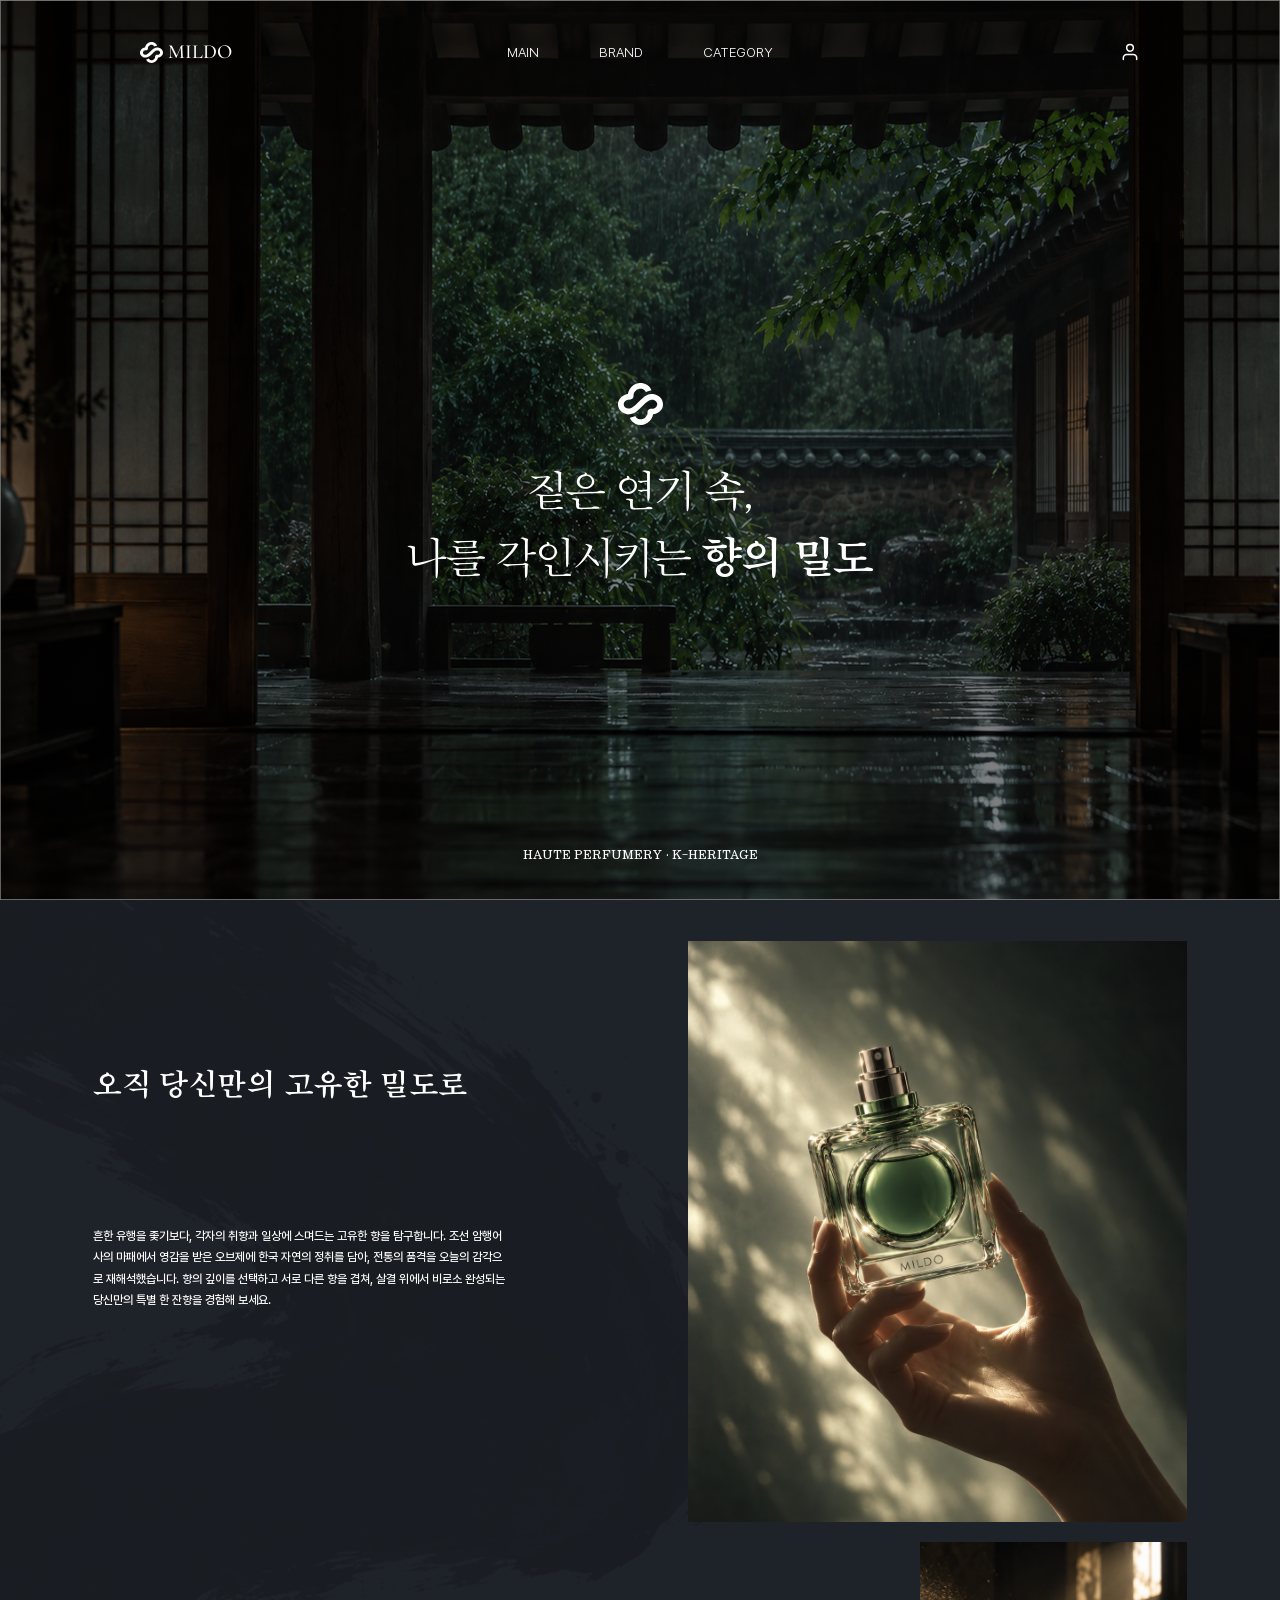
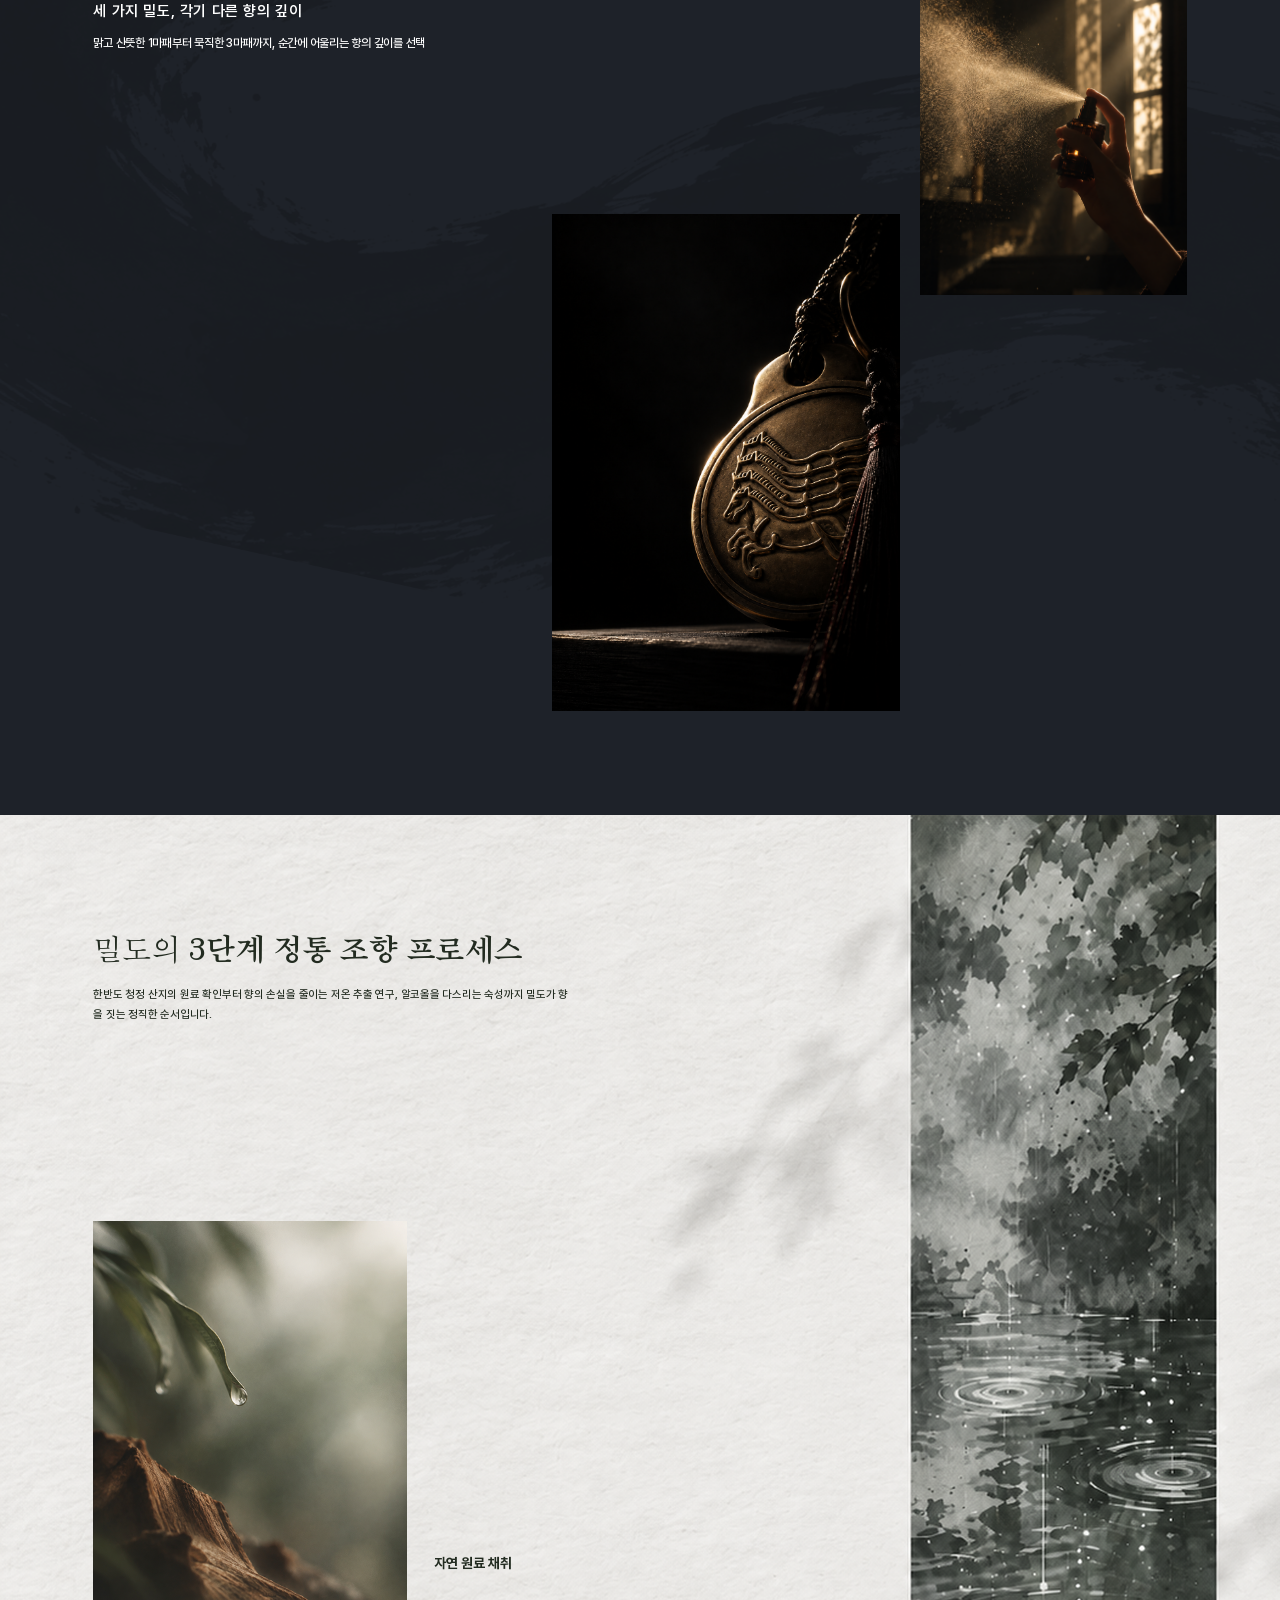
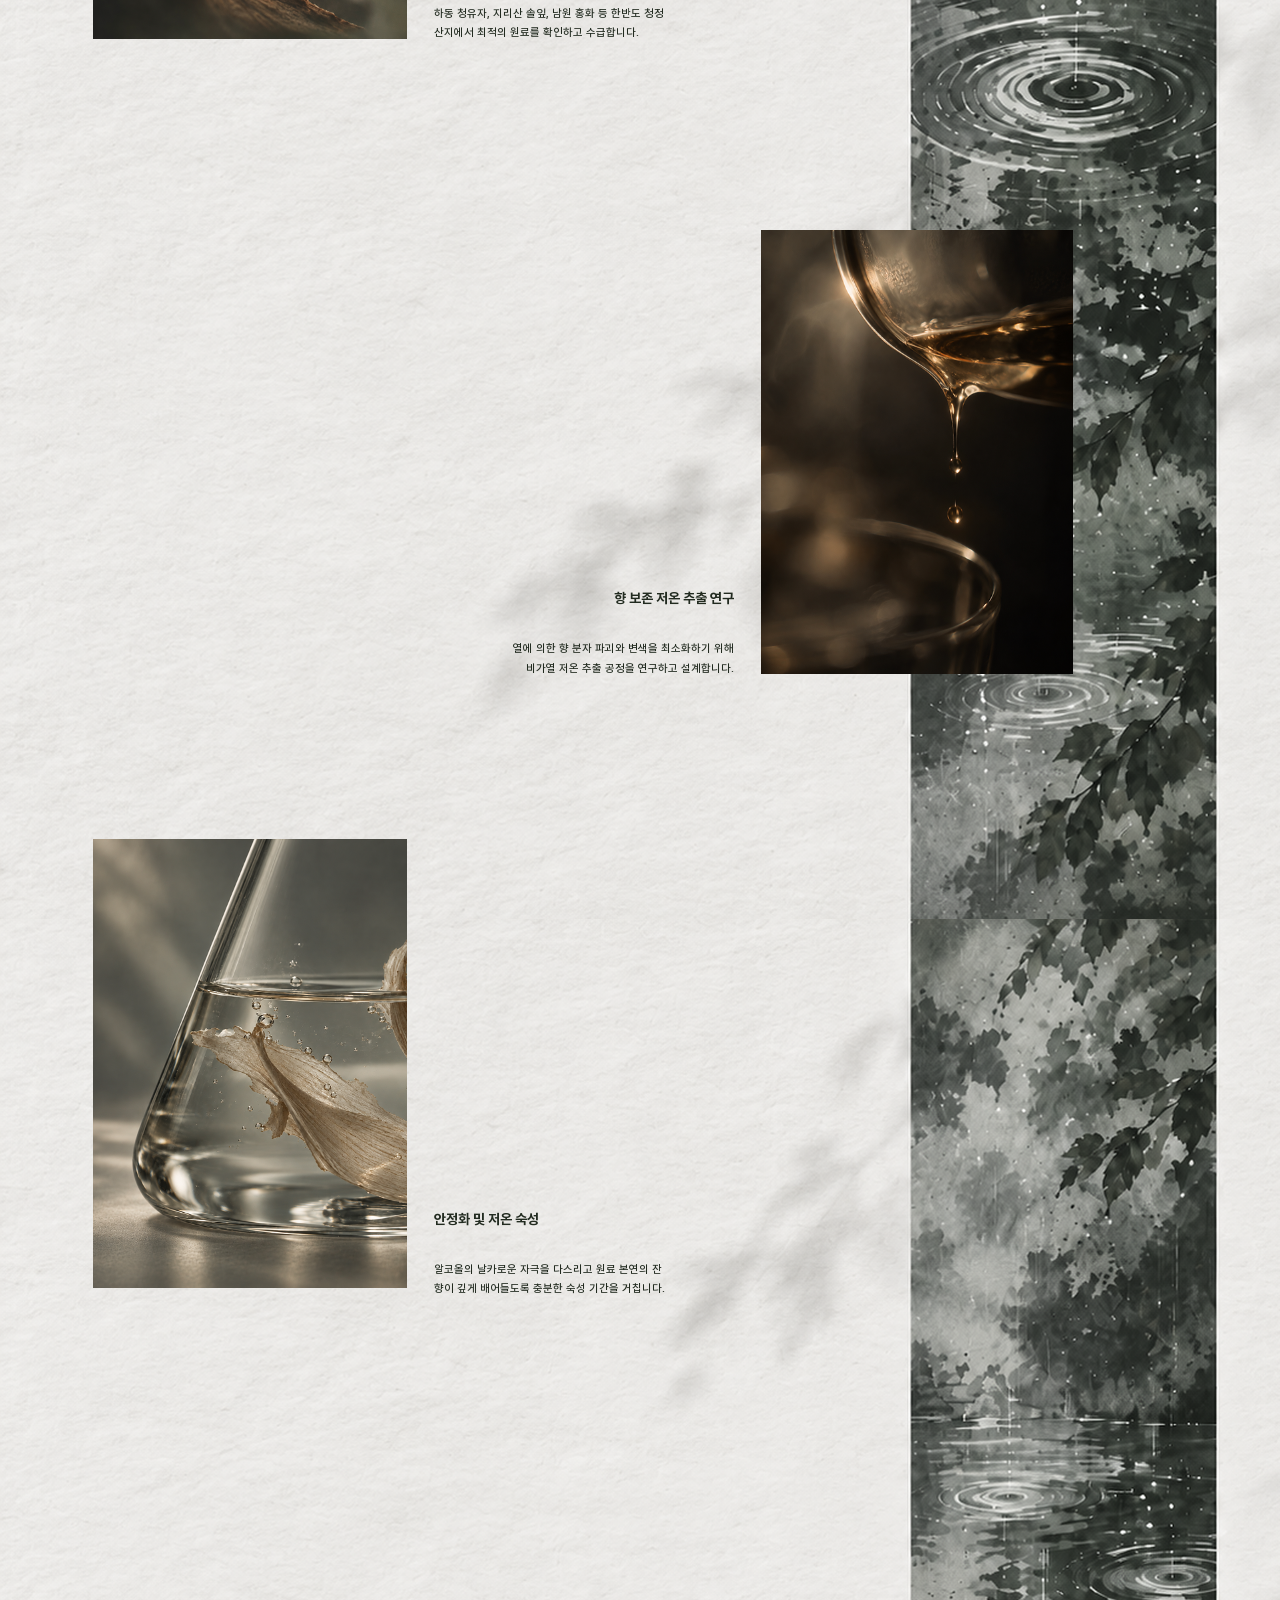
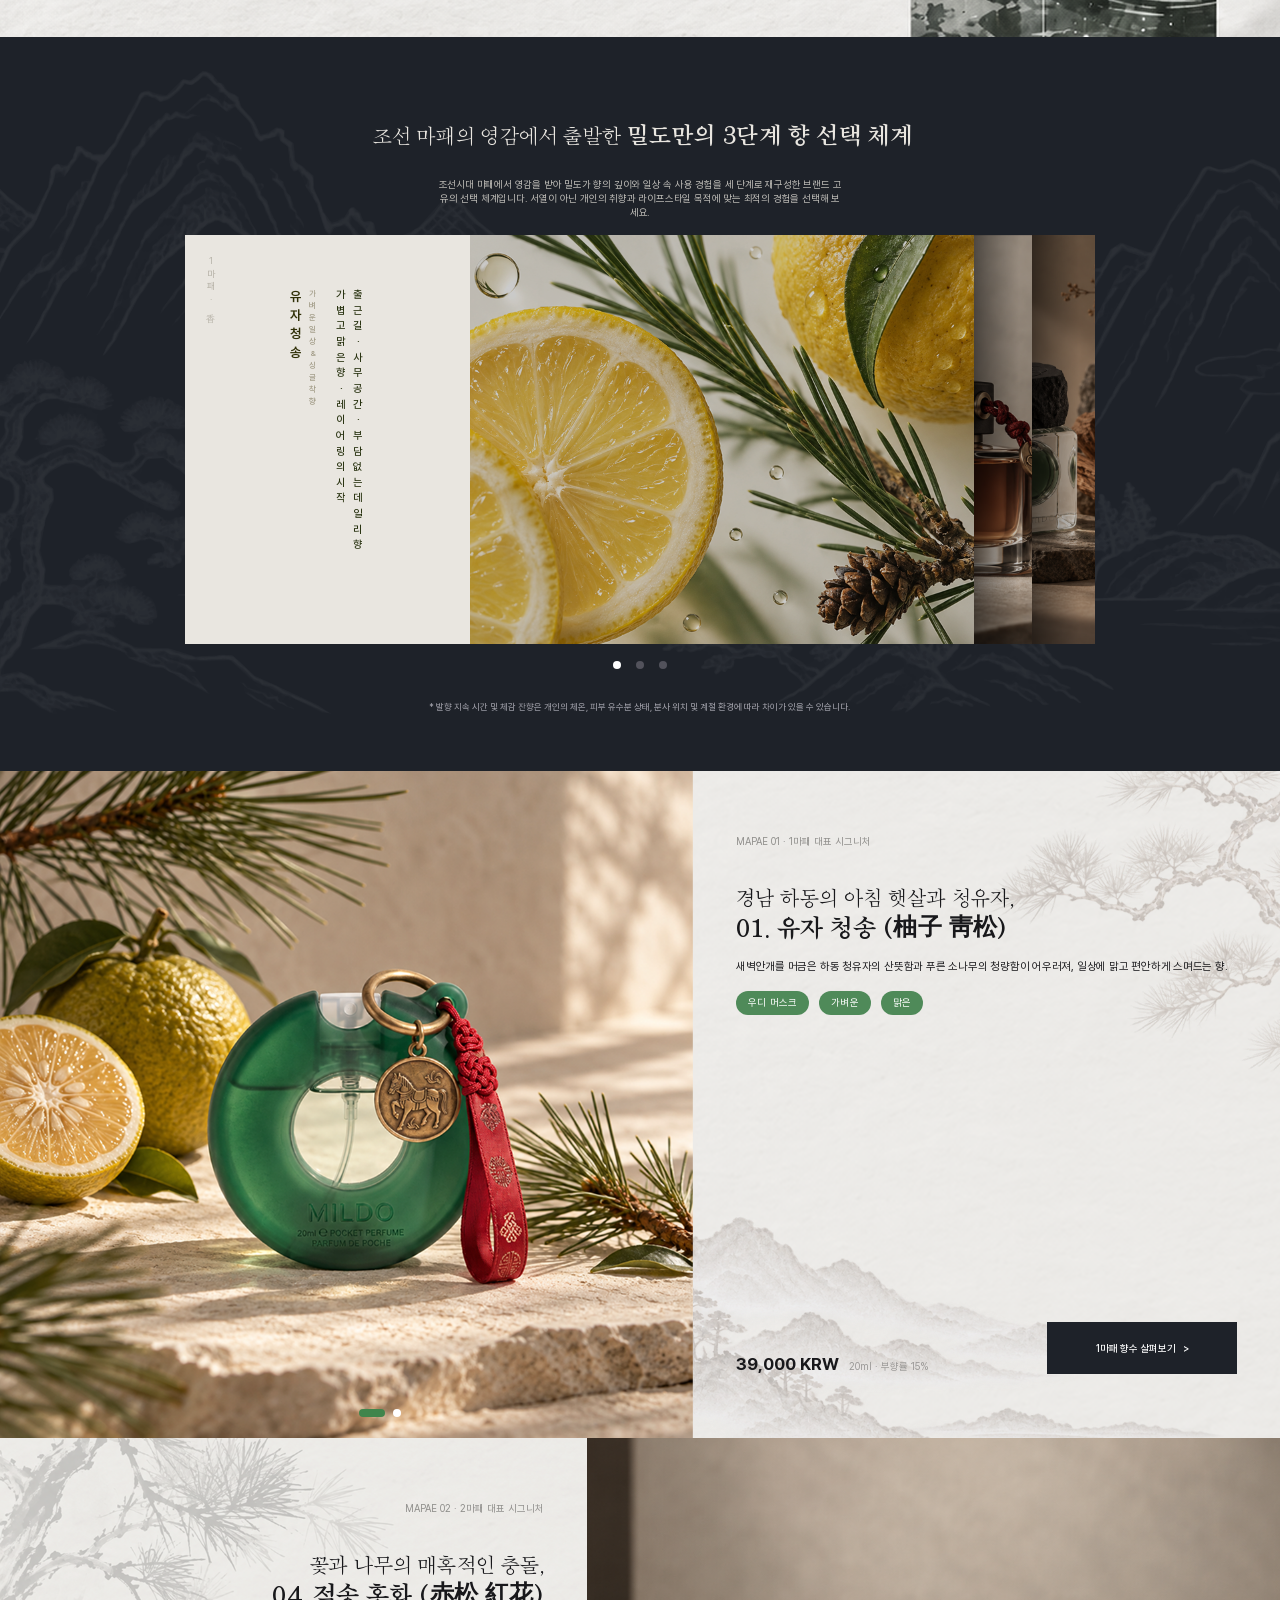
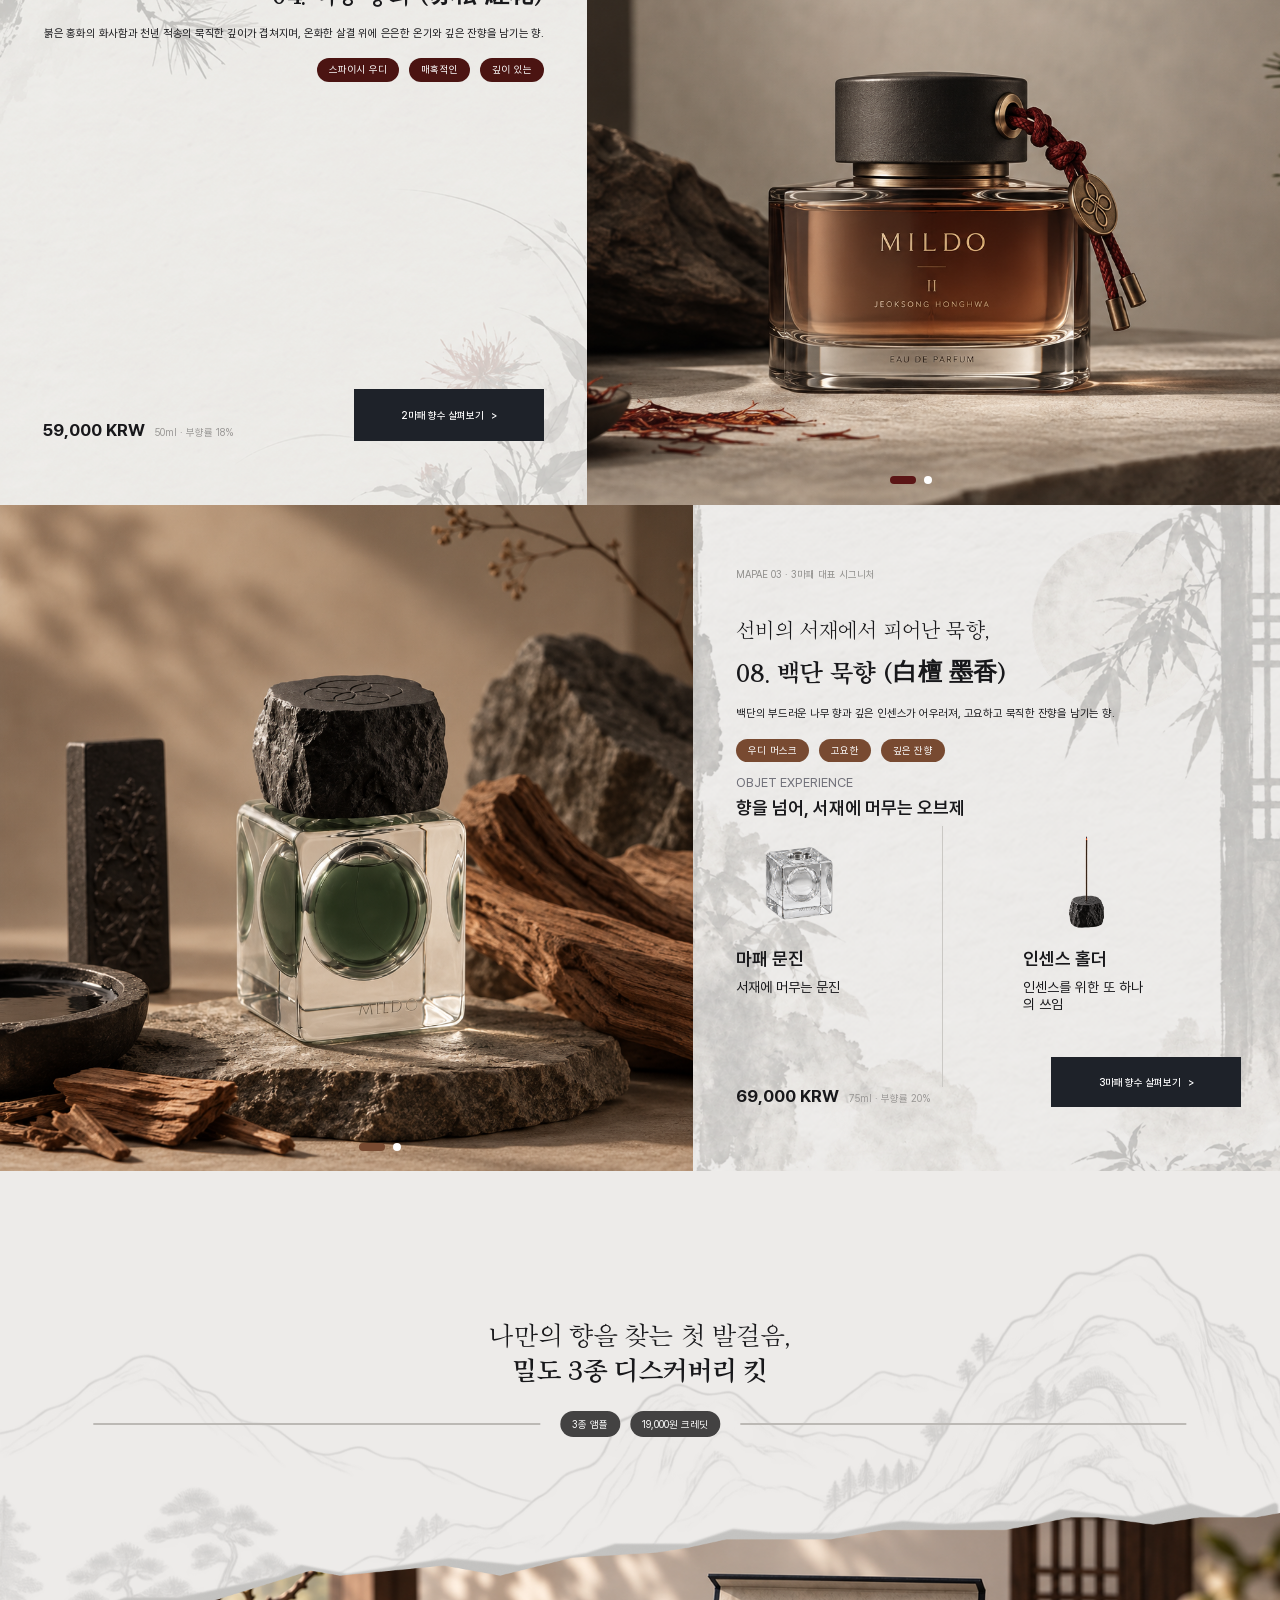
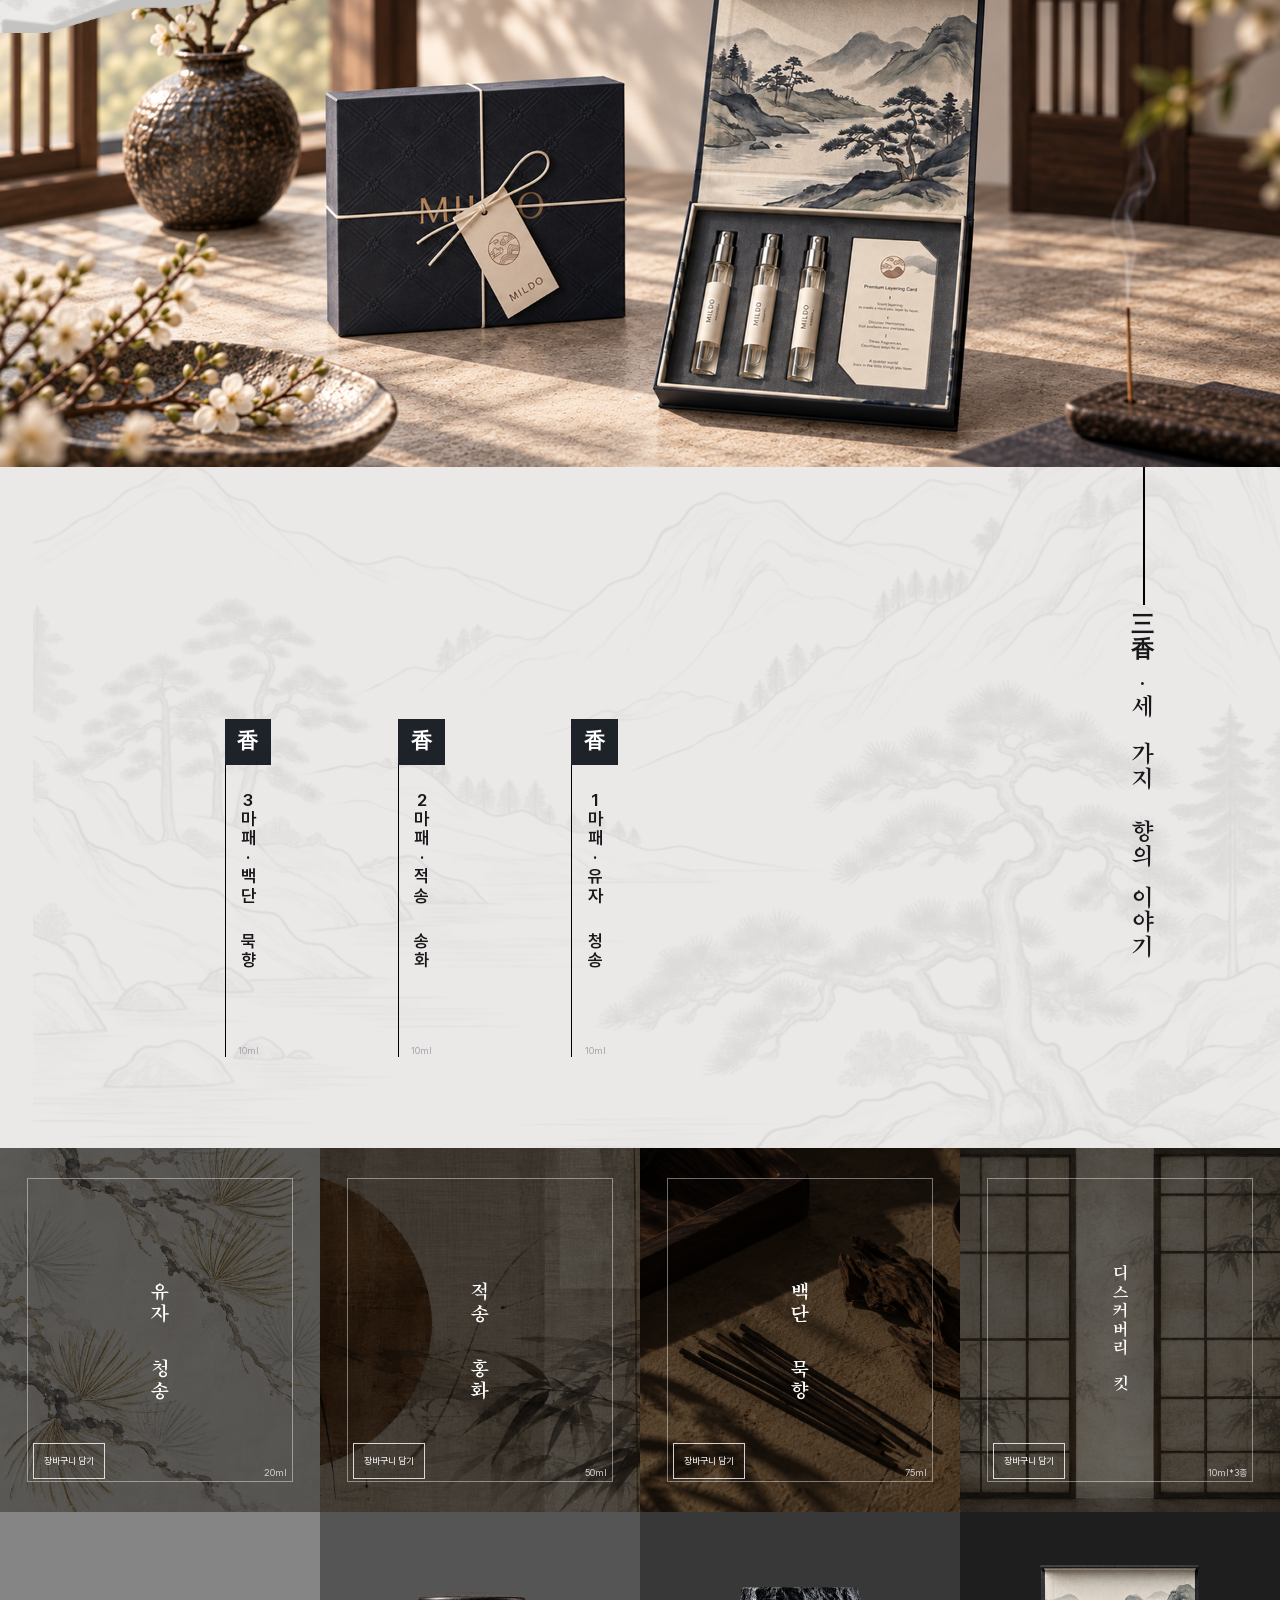
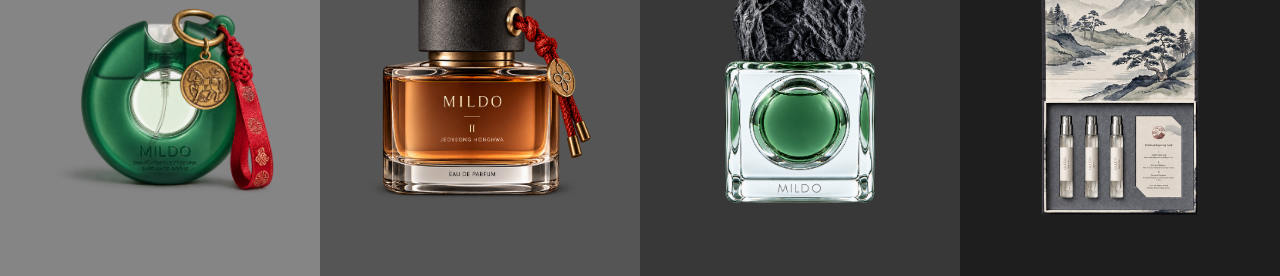
==== commit 25eff906: "b" ====
--- a/메인페이지/index.html
+++ b/메인페이지/index.html
@@ -232,13 +232,13 @@
               <h3>향을 넘어, 서재에 머무는 오브제</h3>
               <div class="mapea-feature__object-items">
                 <div class="mapea-feature__object-item">
-                  <img src="./메인 이미지/0929-4-1.png" alt="마패 문진" loading="lazy" />
+                  <img src="./assets/paperweight-cutout.png" alt="마패 문진" loading="lazy" />
                   <h4>마패 문진</h4>
                   <p>서재에 머무는 문진</p>
                 </div>
                 <span class="mapea-feature__object-divider" aria-hidden="true"></span>
                 <div class="mapea-feature__object-item">
-                  <img src="./메인 이미지/0929-3-1.png" alt="인센스 홀더" loading="lazy" />
+                  <img src="./assets/incense-holder-cutout.png" alt="인센스 홀더" loading="lazy" />
                   <h4>인센스 홀더</h4>
                   <p>인센스를 위한 또 하나의 쓰임</p>
                 </div>
@@ -252,6 +252,108 @@
           </div>
         </div>
       </section>
+
+      <section class="discovery" aria-labelledby="discovery-title">
+        <div class="discovery__canvas">
+          <img class="discovery__landscape" src="./메인 이미지/MILDO_landscape_Figma_editable 1.svg" alt="" aria-hidden="true" loading="lazy" />
+          <div class="discovery__intro">
+            <h2 id="discovery-title">나만의 향을 찾는 첫 발걸음,<br /><strong>밀도 3종 디스커버리 킷</strong></h2>
+            <div class="discovery__tags" role="group" aria-label="디스커버리 킷 구성과 혜택">
+              <div class="discovery__tag-list">
+                <span>3종 앰플</span>
+                <span>19,000원 크레딧</span>
+              </div>
+            </div>
+          </div>
+          <img class="discovery__photo-shadow" src="./메인 이미지/Vector 5.png" alt="" aria-hidden="true" loading="lazy" />
+          <img class="discovery__photo" src="./메인 이미지/Vector 4.png" width="1920" height="832" alt="꽃이 놓인 서재에 전시된 밀도 3종 향수 디스커버리 킷" loading="lazy" />
+        </div>
+      </section>
+
+      <section class="fragrance-story" aria-labelledby="fragrance-story-title">
+        <div class="fragrance-story__canvas">
+          <img class="fragrance-story__landscape" src="./메인 이미지/MILDO_landscape_Figma_editable 1.svg" alt="" aria-hidden="true" loading="lazy" />
+          <div class="fragrance-story__trio" aria-label="세 가지 마패 향">
+            <article class="fragrance-story__card">
+              <span class="fragrance-story__seal" aria-hidden="true">香</span>
+              <h3 aria-label="3마패 · 백단 묵향"><span aria-hidden="true">3<br />마<br />패<br />·<br />백<br />단</span><span aria-hidden="true">묵<br />향</span></h3>
+              <span class="fragrance-story__volume">10ml</span>
+            </article>
+            <article class="fragrance-story__card">
+              <span class="fragrance-story__seal" aria-hidden="true">香</span>
+              <h3 aria-label="2마패 · 적송 송화"><span aria-hidden="true">2<br />마<br />패<br />·<br />적<br />송</span><span aria-hidden="true">송<br />화</span></h3>
+              <span class="fragrance-story__volume">10ml</span>
+            </article>
+            <article class="fragrance-story__card">
+              <span class="fragrance-story__seal" aria-hidden="true">香</span>
+              <h3 aria-label="1마패 · 유자 청송"><span aria-hidden="true">1<br />마<br />패<br />·<br />유<br />자</span><span aria-hidden="true">청<br />송</span></h3>
+              <span class="fragrance-story__volume">10ml</span>
+            </article>
+          </div>
+          <div class="fragrance-story__rail">
+            <h2 id="fragrance-story-title" aria-label="삼향 · 세 가지 향의 이야기">
+              <span class="fragrance-story__rail-desktop" aria-hidden="true">
+                <span class="fragrance-story__rail-hanzi">三<br />香</span>
+                <span class="fragrance-story__rail-separator">·</span>
+                <span class="fragrance-story__rail-word">세</span>
+                <span class="fragrance-story__rail-word fragrance-story__rail-word--second">가<br />지</span>
+                <span class="fragrance-story__rail-word fragrance-story__rail-word--third">향<br />의</span>
+                <span class="fragrance-story__rail-word fragrance-story__rail-word--fourth">이<br />야<br />기</span>
+              </span>
+              <span class="fragrance-story__rail-mobile" aria-hidden="true"><span class="fragrance-story__rail-hanzi">三香</span><span class="fragrance-story__rail-separator"> · </span><span class="fragrance-story__rail-word">세 가지 향의 이야기</span></span>
+            </h2>
+          </div>
+        </div>
+      </section>
+
+      <section class="product-gallery" aria-label="마패 향수와 디스커버리 킷">
+        <div class="product-gallery__canvas">
+          <article class="product-gallery__pair">
+            <div class="product-gallery__scene">
+              <img src="./메인 이미지/75b07bbc-9492-41fa-9908-5bfa9d5ef50c.png" alt="" aria-hidden="true" loading="lazy" />
+              <h2 aria-label="유자 청송"><span aria-hidden="true">유<br />자</span><span aria-hidden="true">청<br />송</span></h2>
+              <span class="product-gallery__cart">장바구니 담기</span>
+              <span class="product-gallery__volume">20ml</span>
+            </div>
+            <div class="product-gallery__product product-gallery__product--yuja">
+              <img src="./메인 이미지/52eb53f8-3006-4e73-b61a-9a3fe3fc812c.png" alt="유자 청송 향수" loading="lazy" />
+            </div>
+          </article>
+          <article class="product-gallery__pair">
+            <div class="product-gallery__scene">
+              <img src="./메인 이미지/8315d1b2-9672-4e9c-9422-a92aa9a89989.png" alt="" aria-hidden="true" loading="lazy" />
+              <h2 aria-label="적송 홍화"><span aria-hidden="true">적<br />송</span><span aria-hidden="true">홍<br />화</span></h2>
+              <span class="product-gallery__cart">장바구니 담기</span>
+              <span class="product-gallery__volume">50ml</span>
+            </div>
+            <div class="product-gallery__product product-gallery__product--redpine">
+              <img src="./메인 이미지/44b778e1-df06-4128-a7f7-e2be8f1a089c.png" alt="적송 홍화 향수" loading="lazy" />
+            </div>
+          </article>
+          <article class="product-gallery__pair">
+            <div class="product-gallery__scene">
+              <img src="./메인 이미지/07b9eab5-f4bb-4531-9f50-5101e0a97a52.png" alt="" aria-hidden="true" loading="lazy" />
+              <h2 aria-label="백단 묵향"><span aria-hidden="true">백<br />단</span><span aria-hidden="true">묵<br />향</span></h2>
+              <span class="product-gallery__cart">장바구니 담기</span>
+              <span class="product-gallery__volume">75ml</span>
+            </div>
+            <div class="product-gallery__product product-gallery__product--sandalwood">
+              <img src="./메인 이미지/40f8da1e-2fc9-4d17-a9b4-89ce419c4e8d.png" alt="백단 묵향 향수" loading="lazy" />
+            </div>
+          </article>
+          <article class="product-gallery__pair">
+            <div class="product-gallery__scene product-gallery__scene--kit">
+              <img src="./메인 이미지/9b2617d1-7729-4286-bd24-119894786ffe.png" alt="" aria-hidden="true" loading="lazy" />
+              <h2 aria-label="디스커버리 킷"><span aria-hidden="true">디<br />스<br />커<br />버<br />리</span><span aria-hidden="true">킷</span></h2>
+              <span class="product-gallery__cart">장바구니 담기</span>
+              <span class="product-gallery__volume">10ml*3종</span>
+            </div>
+            <div class="product-gallery__product product-gallery__product--kit">
+              <img src="./메인 이미지/discovery-kit-product.png" alt="밀도 3종 디스커버리 킷" loading="lazy" />
+            </div>
+          </article>
+        </div>
+      </section>
     </main>
   </body>
 </html>
--- a/메인페이지/style.css
+++ b/메인페이지/style.css
@@ -223,7 +223,7 @@
 
 .story__intro h2 {
   margin: 0;
-  font: 700 clamp(24px, 2.2917vw, 44px) / 1.36364 "Nanum Myeongjo", "Bookk Myungjo", serif;
+  font: 700 clamp(24px, 2.2917vw, 44px) / 1.36364 "Bookk Myungjo", serif;
   letter-spacing: .04em;
   white-space: nowrap;
 }
@@ -317,7 +317,7 @@
 
 .process__intro h2 {
   margin: 0;
-  font: 400 clamp(24px, 2.2917vw, 44px) / 55px "Nanum Myeongjo", "Bookk Myungjo", serif;
+  font: 300 clamp(24px, 2.2917vw, 44px) / 55px "Bookk Myungjo", serif;
   letter-spacing: .04em;
   white-space: nowrap;
 }
@@ -590,7 +590,7 @@
 
 .mapea-feature__copy h2 {
   margin: 0;
-  font: 400 clamp(20px, 1.3542vw, 26px) / 1.4 "Nanum Myeongjo", "Bookk Myungjo", serif;
+  font: 300 clamp(20px, 1.3542vw, 26px) / 1.4 "Bookk Myungjo", serif;
   letter-spacing: .02em;
 }
 
@@ -713,9 +713,9 @@
   width: 100%;
   height: auto;
   aspect-ratio: 230 / 201;
-  object-fit: cover;
-  background: #f5f5f6;
-}
+  object-fit: contain;
+}
+.mapea-feature__object-item:last-child img { transform: scale(.75, .88); }
 .mapea-feature__object-item h4 {
   margin: 12px 0 0;
   font: 600 18px / 21px "Pretendard", Arial, sans-serif;
@@ -945,3 +945,378 @@
   .mapea-feature__price span { font-size: 10px; }
   .mapea-feature__button { width: 100%; min-height: 48px; font-size: 12px; }
 }
+
+.discovery {
+  overflow: hidden;
+  background: #edebe9;
+  color: #18181b;
+}
+
+.discovery__canvas {
+  position: relative;
+  width: min(100%, 1920px);
+  aspect-ratio: 1920 / 1344;
+  margin: 0 auto;
+  isolation: isolate;
+}
+
+.discovery__landscape {
+  position: absolute;
+  top: 0;
+  left: 0;
+  width: 100%;
+  height: 100%;
+  object-fit: cover;
+  pointer-events: none;
+}
+
+.discovery__intro {
+  position: absolute;
+  z-index: 2;
+  top: 16.37%;
+  left: 50%;
+  width: min(85.42%, 1640px);
+  text-align: center;
+  transform: translateX(-50%);
+}
+
+.discovery__intro h2 {
+  margin: 0;
+  font: 300 clamp(25px, 1.98vw, 38px) / 1.4 "Bookk Myungjo", serif;
+  letter-spacing: .02em;
+}
+
+.discovery__intro h2 strong { font-weight: 700; }
+
+.discovery__tags {
+  display: flex;
+  align-items: center;
+  gap: 20px;
+  width: 100%;
+  margin-top: 22px;
+}
+
+.discovery__tags::before,
+.discovery__tags::after {
+  content: "";
+  flex: 1;
+  min-width: 0;
+  height: 2px;
+  background: #bcb9b5;
+}
+
+.discovery__tag-list {
+  display: flex;
+  justify-content: center;
+  gap: 10px;
+  flex: none;
+}
+
+.discovery__tag-list span {
+  padding: 7px 12px;
+  border-radius: 100px;
+  background: #434242;
+  color: #fff;
+  font: 400 clamp(10px, .625vw, 12px) / 1.2 "Pretendard", Arial, sans-serif;
+  white-space: nowrap;
+}
+
+.discovery__photo-shadow,
+.discovery__photo {
+  position: absolute;
+  top: 38.1%;
+  left: 0;
+  display: block;
+  width: 100%;
+  height: 61.9%;
+  object-fit: fill;
+}
+
+.discovery__photo-shadow {
+  top: 36.75595%;
+  height: 62.79762%;
+}
+
+@media (max-width: 1100px) {
+  .discovery__canvas { width: min(100%, 760px); aspect-ratio: auto; }
+  .discovery__landscape { height: 480px; object-position: center top; }
+  .discovery__intro { position: relative; top: auto; left: auto; width: 100%; padding: 100px 24px 96px; transform: none; }
+  .discovery__intro h2 { font-size: clamp(26px, 4vw, 38px); }
+  .discovery__photo-shadow,
+  .discovery__photo { position: relative; top: auto; left: auto; height: auto; aspect-ratio: 1920 / 832; }
+  .discovery__photo-shadow { position: absolute; top: auto; bottom: 0; aspect-ratio: 1920 / 844; transform: translateY(-.71%); }
+}
+
+@media (max-width: 600px) {
+  .discovery__intro { padding: 72px 20px 72px; }
+  .discovery__intro h2 { font-size: clamp(21px, 6vw, 29px); }
+  .discovery__tags { gap: 10px; }
+  .discovery__tag-list { gap: 6px; }
+  .discovery__tag-list span { padding: 6px 8px; font-size: 10px; }
+  .discovery__photo { aspect-ratio: 4 / 3; object-fit: cover; object-position: center; }
+  .discovery__photo-shadow { aspect-ratio: 832 / 633; object-fit: cover; object-position: center; }
+}
+
+.fragrance-story {
+  overflow: hidden;
+  background: #ebe9e7;
+  color: #18181b;
+}
+
+.fragrance-story__canvas {
+  position: relative;
+  width: min(100%, 1920px);
+  aspect-ratio: 1920 / 1021;
+  margin: 0 auto;
+  overflow: hidden;
+  isolation: isolate;
+}
+
+.fragrance-story__landscape {
+  position: absolute;
+  top: -34.87%;
+  left: 2.6%;
+  display: block;
+  width: 101.82%;
+  height: 147.4%;
+  object-fit: fill;
+  opacity: .55;
+  pointer-events: none;
+}
+
+.fragrance-story__trio {
+  position: absolute;
+  top: 36.925%;
+  left: 17.552%;
+  display: flex;
+  justify-content: space-between;
+  width: 30.729%;
+  height: 49.657%;
+}
+
+.fragrance-story__card {
+  position: relative;
+  flex: none;
+  width: 11.864%;
+  height: 100%;
+  border-left: 1px solid #000;
+  text-align: center;
+}
+
+.fragrance-story__seal {
+  position: relative;
+  left: -1px;
+  display: flex;
+  align-items: center;
+  justify-content: center;
+  width: calc(100% + 1px);
+  aspect-ratio: 1;
+  background: #1e2229;
+  color: #fff;
+  font: 700 clamp(16px, 1.667vw, 32px) / 1 "Bookk Myungjo", serif;
+}
+
+.fragrance-story__card h3 {
+  display: flex;
+  flex-direction: column;
+  align-items: center;
+  width: 100%;
+  margin: 26px 0 0;
+  font: 600 clamp(14px, 1.354vw, 26px) / 1.1 "Pretendard", Arial, sans-serif;
+}
+
+.fragrance-story__card h3 span + span { margin-top: 26px; }
+
+.fragrance-story__volume {
+  position: absolute;
+  bottom: 0;
+  left: 0;
+  width: 100%;
+  color: #a1a1aa;
+  font: 400 clamp(9px, .729vw, 14px) / 1.2 "Pretendard", Arial, sans-serif;
+}
+
+.fragrance-story__rail {
+  position: absolute;
+  top: 0;
+  left: 88.385%;
+  width: 1.771%;
+  height: 72.184%;
+}
+
+.fragrance-story__rail::before {
+  position: absolute;
+  top: 0;
+  left: 50%;
+  width: 2px;
+  height: 27.951%;
+  background: #000;
+  content: "";
+}
+
+.fragrance-story__rail h2 {
+  position: absolute;
+  top: 29.444%;
+  left: 0;
+  margin: 0;
+  font: 700 clamp(18px, 1.771vw, 34px) / 1.1 "Bookk Myungjo", serif;
+  text-align: center;
+  white-space: nowrap;
+}
+
+.fragrance-story__rail-desktop {
+  display: flex;
+  flex-direction: column;
+  align-items: center;
+}
+
+.fragrance-story__rail-hanzi { font-family: "Pretendard", Arial, sans-serif; font-weight: 600; }
+.fragrance-story__rail-separator { font-family: "Pretendard", Arial, sans-serif; font-weight: 600; }
+.fragrance-story__rail-desktop .fragrance-story__rail-separator { margin-top: .35em; }
+.fragrance-story__rail-word { font-family: "Bookk Myungjo", serif; font-weight: 700; }
+.fragrance-story__rail-word--second { margin-top: .97em; }
+.fragrance-story__rail-word--third { margin-top: 1.24em; }
+.fragrance-story__rail-word--fourth { margin-top: .71em; }
+
+.fragrance-story__rail-mobile { display: none; }
+
+@media (max-width: 1000px) {
+  .fragrance-story__canvas { min-height: 700px; aspect-ratio: auto; }
+  .fragrance-story__landscape { top: -10%; left: -25%; width: 150%; height: 110%; object-fit: cover; }
+  .fragrance-story__rail { top: 64px; left: 24px; width: calc(100% - 48px); height: auto; }
+  .fragrance-story__rail::before { top: 50%; left: 0; width: 42px; height: 2px; }
+  .fragrance-story__rail h2 { position: relative; top: auto; left: auto; margin-left: 56px; font-size: clamp(22px, 3vw, 30px); text-align: left; }
+  .fragrance-story__rail-desktop { display: none; }
+  .fragrance-story__rail-mobile { display: inline; }
+  .fragrance-story__trio { top: 190px; left: 50%; width: min(calc(100% - 48px), 420px); height: 410px; transform: translateX(-50%); }
+  .fragrance-story__card { width: 70px; }
+  .fragrance-story__seal { font-size: 30px; }
+  .fragrance-story__card h3 { font-size: 22px; }
+  .fragrance-story__volume { font-size: 13px; }
+}
+
+@media (max-width: 600px) {
+  .fragrance-story__canvas { min-height: 620px; }
+  .fragrance-story__rail { top: 54px; }
+  .fragrance-story__rail h2 { font-size: clamp(18px, 5vw, 22px); }
+  .fragrance-story__trio { top: 156px; height: 390px; }
+  .fragrance-story__card { width: 60px; }
+  .fragrance-story__card h3 { margin-top: 24px; font-size: 20px; }
+}
+
+.product-gallery {
+  overflow: hidden;
+  background: #1e1e1e;
+  color: #fff;
+}
+
+.product-gallery__canvas {
+  display: grid;
+  grid-template-columns: repeat(4, minmax(0, 1fr));
+  width: min(100%, 1920px);
+  margin: 0 auto;
+}
+
+.product-gallery__pair { min-width: 0; }
+
+.product-gallery__scene,
+.product-gallery__product {
+  position: relative;
+  aspect-ratio: 480 / 546;
+  overflow: hidden;
+}
+
+.product-gallery__scene { background: #000; }
+
+.product-gallery__scene::before {
+  position: absolute;
+  z-index: 1;
+  inset: 8.333%;
+  border: 1px solid rgba(255, 255, 255, .42);
+  content: "";
+  pointer-events: none;
+}
+
+.product-gallery__scene > img {
+  position: absolute;
+  inset: 0;
+  width: 100%;
+  height: 100%;
+  object-fit: cover;
+  opacity: .4;
+}
+
+.product-gallery__scene h2 {
+  position: absolute;
+  top: 36.63%;
+  left: 50%;
+  display: flex;
+  flex-direction: column;
+  align-items: center;
+  gap: 34px;
+  margin: 0;
+  font: 700 clamp(15px, 1.458vw, 28px) / 1.15 "Bookk Myungjo", serif;
+  text-align: center;
+  white-space: nowrap;
+  transform: translateX(-50%);
+}
+
+.product-gallery__scene--kit h2 { top: 32%; gap: 18px; font-size: clamp(13px, 1.25vw, 24px); }
+
+.product-gallery__cart,
+.product-gallery__volume {
+  position: absolute;
+  z-index: 2;
+  bottom: 9.158%;
+  font: 400 clamp(9px, .729vw, 14px) / 1.2 "Pretendard", Arial, sans-serif;
+  white-space: nowrap;
+}
+
+.product-gallery__cart {
+  left: 10.417%;
+  display: flex;
+  align-items: center;
+  justify-content: center;
+  min-height: 36px;
+  padding: 0 10px;
+  border: 1px solid rgba(255, 255, 255, .8);
+}
+
+.product-gallery__volume { right: 10.417%; color: #d4d4d4; }
+
+.product-gallery__product { display: flex; align-items: center; justify-content: center; }
+.product-gallery__product--yuja { background: #858585; }
+.product-gallery__product--redpine { background: #555; }
+.product-gallery__product--sandalwood { background: #383838; }
+.product-gallery__product--kit { background: #1e1e1e; }
+
+.product-gallery__product img {
+  display: block;
+  width: 80%;
+  height: 78%;
+  object-fit: contain;
+}
+
+.product-gallery__product--yuja img { transform: scale(1.1); }
+.product-gallery__product--sandalwood img { width: 75.42%; height: 66.3%; }
+.product-gallery__product--kit img { width: 66.46%; height: 71.61%; transform: scale(1.45); }
+
+@media (max-width: 1100px) {
+  .product-gallery__scene h2 { gap: 18px; }
+  .product-gallery__scene--kit h2 { gap: 10px; }
+  .product-gallery__cart { min-height: 27px; padding: 0 6px; }
+}
+
+@media (max-width: 760px) {
+  .product-gallery__canvas { grid-template-columns: repeat(2, minmax(0, 1fr)); }
+  .product-gallery__scene h2 { gap: 14px; font-size: clamp(17px, 4vw, 23px); }
+  .product-gallery__scene--kit h2 { top: 27%; gap: 8px; font-size: clamp(14px, 3.5vw, 20px); }
+  .product-gallery__cart,
+  .product-gallery__volume { bottom: 8.5%; font-size: 10px; }
+  .product-gallery__cart { min-height: 24px; padding: 0 5px; }
+}
+
+@media (max-width: 380px) {
+  .product-gallery__cart,
+  .product-gallery__volume { font-size: 9px; }
+}
